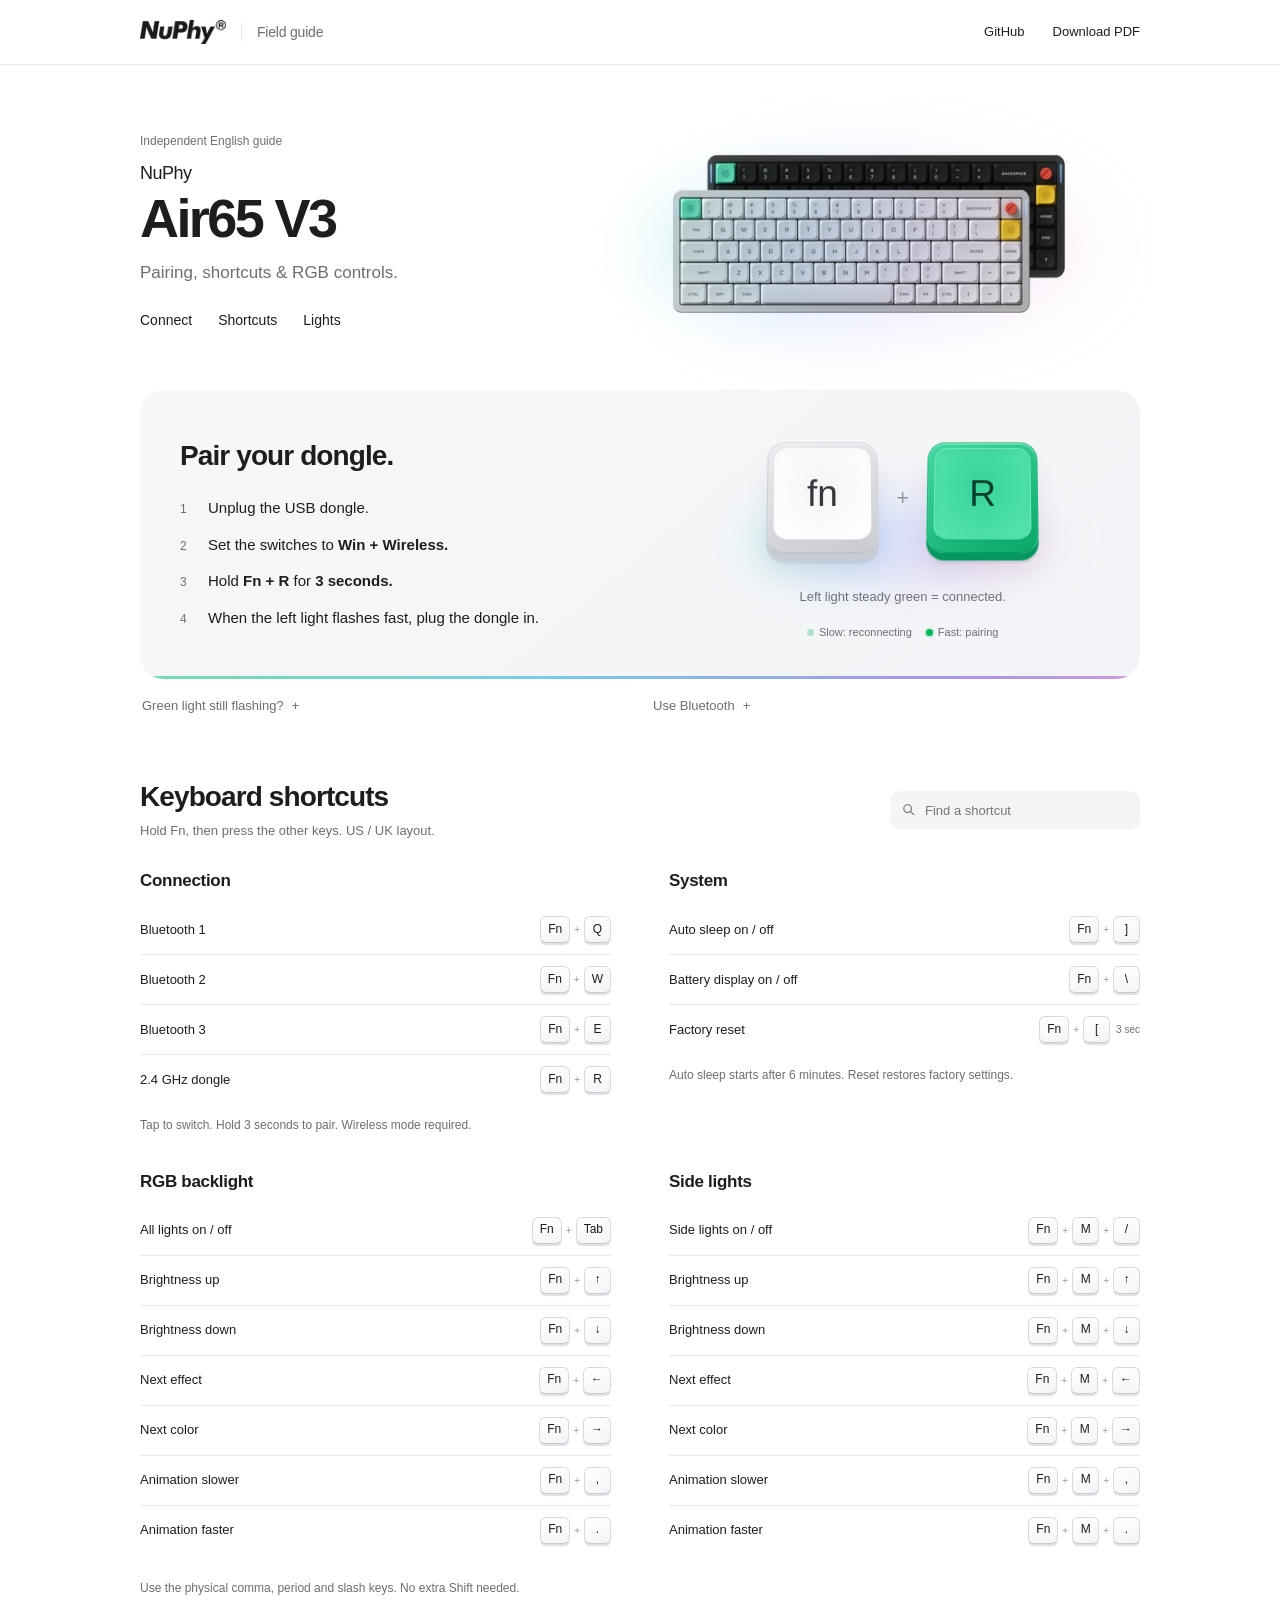
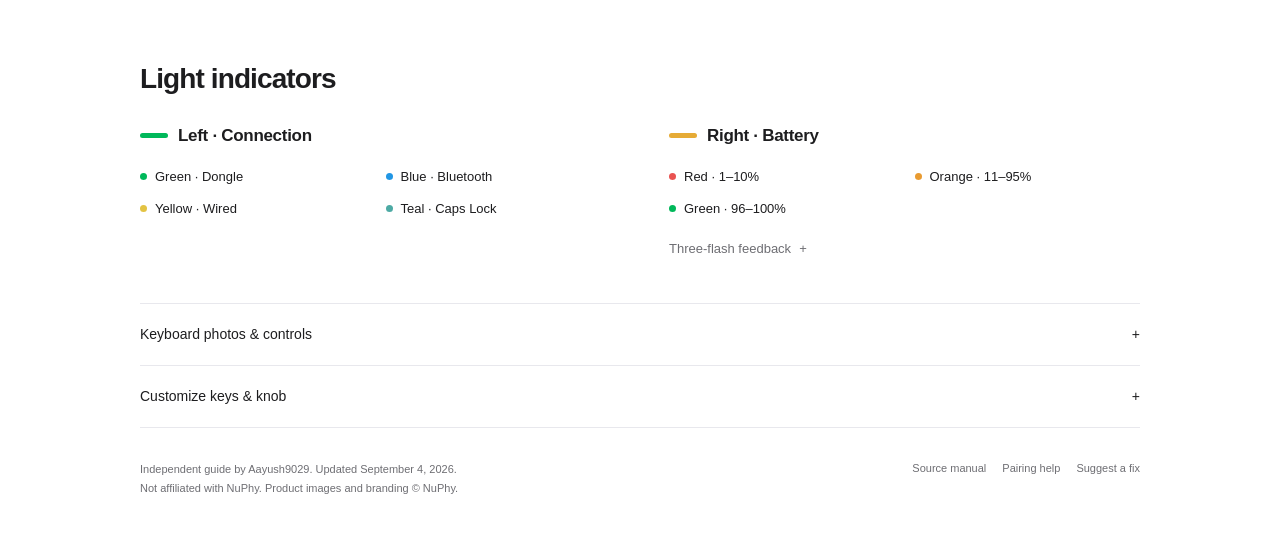
==== site/index.html @ 2c0b4454 "feat: publish static air65 field guide - add independent one page guide with shortcut reference - ad" ====
<!doctype html>
<html lang="en">
<head>
<meta charset="utf-8">
<meta name="viewport" content="width=device-width, initial-scale=1">
<meta name="description" content="Pair your NuPhy Air65 V3 on Windows, fix the flashing green light, and find 21 keyboard shortcuts for Bluetooth, RGB lighting, battery and sleep. In English.">
<meta name="author" content="Aayush9029">
<meta name="robots" content="index, follow, max-image-preview:large">
<meta name="theme-color" content="#ffffff">
<link rel="canonical" href="https://aayush9029.github.io/nuphy-air65-guide/">
<link rel="icon" type="image/svg+xml" href="assets/favicon.svg">
<link rel="sitemap" type="application/xml" href="sitemap.xml">
<meta property="og:type" content="article">
<meta property="og:locale" content="en_US">
<meta property="og:site_name" content="NuPhy Air65 V3 Field Guide">
<meta property="og:title" content="NuPhy Air65 V3 Guide: Pairing, Shortcuts &amp; RGB">
<meta property="og:description" content="Pair your NuPhy Air65 V3 on Windows, fix the flashing green light, and find 21 keyboard shortcuts for Bluetooth, RGB lighting, battery and sleep. In English.">
<meta property="og:url" content="https://aayush9029.github.io/nuphy-air65-guide/">
<meta property="og:image" content="https://aayush9029.github.io/nuphy-air65-guide/assets/nuphy-air65-v3-social.jpg">
<meta property="og:image:width" content="1200">
<meta property="og:image:height" content="557">
<meta property="og:image:alt" content="White and black NuPhy Air65 V3 keyboards with colored accent keys">
<meta name="twitter:card" content="summary_large_image">
<meta name="twitter:title" content="NuPhy Air65 V3 Guide: Pairing, Shortcuts &amp; RGB">
<meta name="twitter:description" content="Pair your NuPhy Air65 V3 on Windows, fix the flashing green light, and find 21 keyboard shortcuts for Bluetooth, RGB lighting, battery and sleep. In English.">
<meta name="twitter:image" content="https://aayush9029.github.io/nuphy-air65-guide/assets/nuphy-air65-v3-social.jpg">
<meta name="twitter:image:alt" content="White and black NuPhy Air65 V3 keyboards">

<title>NuPhy Air65 V3 Guide: Pairing, Shortcuts &amp; RGB</title>
<link rel="stylesheet" href="assets/style.css">
<script type="application/ld+json">
{
  "@context": "https://schema.org",
  "@graph": [
    {
      "@type": "WebSite",
      "@id": "https://aayush9029.github.io/nuphy-air65-guide/#website",
      "url": "https://aayush9029.github.io/nuphy-air65-guide/",
      "name": "NuPhy Air65 V3 Field Guide",
      "inLanguage": "en",
      "publisher": {
        "@id": "https://aayush9029.github.io/nuphy-air65-guide/#author"
      }
    },
    {
      "@type": "Person",
      "@id": "https://aayush9029.github.io/nuphy-air65-guide/#author",
      "name": "Aayush9029",
      "url": "https://github.com/Aayush9029"
    },
    {
      "@type": "WebPage",
      "@id": "https://aayush9029.github.io/nuphy-air65-guide/#webpage",
      "url": "https://aayush9029.github.io/nuphy-air65-guide/",
      "name": "NuPhy Air65 V3 Guide: Pairing, Shortcuts & RGB",
      "description": "Pair your NuPhy Air65 V3 on Windows, fix the flashing green light, and find 21 keyboard shortcuts for Bluetooth, RGB lighting, battery and sleep. In English.",
      "inLanguage": "en",
      "isPartOf": {
        "@id": "https://aayush9029.github.io/nuphy-air65-guide/#website"
      },
      "mainEntity": {
        "@id": "https://aayush9029.github.io/nuphy-air65-guide/#guide"
      },
      "primaryImageOfPage": {
        "@id": "https://aayush9029.github.io/nuphy-air65-guide/#keyboard-image"
      }
    },
    {
      "@type": "ImageObject",
      "@id": "https://aayush9029.github.io/nuphy-air65-guide/#keyboard-image",
      "contentUrl": "https://aayush9029.github.io/nuphy-air65-guide/assets/nuphy-air65-v3-social.jpg",
      "width": 1200,
      "height": 557,
      "creditText": "NuPhy",
      "creator": {
        "@type": "Organization",
        "name": "NuPhy",
        "url": "https://nuphy.com/"
      },
      "copyrightNotice": "Product image © NuPhy"
    },
    {
      "@type": "Article",
      "@id": "https://aayush9029.github.io/nuphy-air65-guide/#guide",
      "headline": "NuPhy Air65 V3 Guide: Pairing, Shortcuts & RGB",
      "description": "Pair your NuPhy Air65 V3 on Windows, fix the flashing green light, and find 21 keyboard shortcuts for Bluetooth, RGB lighting, battery and sleep. In English.",
      "mainEntityOfPage": {
        "@id": "https://aayush9029.github.io/nuphy-air65-guide/#webpage"
      },
      "author": {
        "@id": "https://aayush9029.github.io/nuphy-air65-guide/#author"
      },
      "publisher": {
        "@id": "https://aayush9029.github.io/nuphy-air65-guide/#author"
      },
      "inLanguage": "en",
      "datePublished": "2026-09-04",
      "dateModified": "2026-09-04",
      "image": [
        "https://aayush9029.github.io/nuphy-air65-guide/assets/nuphy-air65-v3-social.jpg"
      ],
      "about": {
        "@type": "Thing",
        "name": "NuPhy Air65 V3 wireless mechanical keyboard",
        "sameAs": "https://nuphy.com/products/nuphy-air65-v3"
      },
      "articleSection": [
        "Windows dongle pairing",
        "Bluetooth connection",
        "Keyboard shortcuts",
        "RGB lighting",
        "Battery and sleep"
      ],
      "citation": [
        "https://cdn.shopify.com/s/files/1/0268/7297/1373/files/NuPhy_Air_65_v3_260203.pdf?v=1770194323",
        "https://www.nuphy.io/en-US/commonProblem"
      ]
    }
  ]
}
</script>
</head>
<body>
<a class="skip-link" href="#shortcuts">Skip to keyboard shortcuts</a>
<div class="topbar"><div class="wrap"><a class="brand" href="./" aria-label="NuPhy Air65 V3 field guide"><img src="assets/nuphy-logo.png" alt="NuPhy" width="86" height="24"><span class="brand-divider" aria-hidden="true"></span><span class="brand-title">Field guide</span></a><div class="toplinks"><a href="https://github.com/Aayush9029/nuphy-air65-guide" aria-label="Source code on GitHub">GitHub</a><a href="air65-v3-english-guide.pdf" download>Download PDF</a></div></div></div>
<main class="wrap">
<header class="intro">
<div class="intro-copy"><p class="independent">Independent English guide</p><h1><span>NuPhy</span> Air65 V3</h1><p class="intro-description">Pairing, shortcuts &amp; RGB controls.</p><nav aria-label="Guide sections"><a href="#connect">Connect</a><a href="#shortcuts">Shortcuts</a><a href="#lights">Lights</a></nav></div>
<figure class="product-art"><img src="assets/nuphy-air65-v3-1200.webp" srcset="assets/nuphy-air65-v3-600.webp 600w, assets/nuphy-air65-v3-1200.webp 1200w" sizes="(max-width: 720px) calc(100vw - 40px), 550px" width="1200" height="557" fetchpriority="high" decoding="async" alt="NuPhy Air65 V3 in white and black, with green and yellow keycaps and a red rotary knob"><figcaption class="sr-only">Official NuPhy Air65 V3 product image.</figcaption></figure>
</header>
<section id="connect" aria-labelledby="pair-title"><div class="pair"><div><h2 id="pair-title">Pair your dongle.</h2><ol class="steps"><li>Unplug the USB dongle.</li><li>Set the switches to <strong>Win + Wireless.</strong></li><li>Hold <strong>Fn + R</strong> for <strong>3 seconds.</strong></li><li>When the left light flashes fast, plug the dongle in.</li></ol></div><div class="key-visual"><div class="hero-keys" role="img" aria-label="Fn plus R"><span class="hero-key"><span>fn</span></span><span class="hero-plus" aria-hidden="true">+</span><span class="hero-key green"><span>R</span></span></div><p>Left light steady green = connected.</p><div class="connection-states"><span class="state"><i class="dot slow" aria-hidden="true"></i>Slow: reconnecting</span><span class="state"><i class="dot fast" aria-hidden="true"></i>Fast: pairing</span></div></div></div>
<div class="pair-help"><details><summary>Green light still flashing?</summary><p>A slow green pulse means reconnecting; fast flashes mean pairing. Hold Fn + R for 3 seconds, then reinsert the dongle nearby. Try a direct USB 2.0 port or an extension cable. For wired use, select Wired and connect a USB-C data cable. Use the left light for pairing. The right light shows battery and settings.</p></details><details><summary>Use Bluetooth</summary><p>Select Wireless. Hold Fn + Q, W or E for 3 seconds, then add the NuPhy keyboard in Windows Bluetooth settings. Tap the same combination to switch back. If needed, remove the old Bluetooth entry and pair again.</p></details></div></section>
<section id="shortcuts" class="reference" aria-labelledby="shortcuts-title"><div class="section-head"><div><h2 id="shortcuts-title">Keyboard shortcuts</h2><p>Hold Fn, then press the other keys. US / UK layout.</p></div><div class="search"><label class="sr-only" for="shortcut-search">Search shortcuts</label><svg viewBox="0 0 20 20" fill="none" stroke-width="1.6" aria-hidden="true"><circle cx="8" cy="8" r="5.5"/><path d="m12 12 5 5"/></svg><input id="shortcut-search" type="search" placeholder="Find a shortcut" autocomplete="off"><button id="clear-search" aria-label="Clear search" hidden>×</button></div></div><p id="search-status" role="status" aria-live="polite" hidden></p><div class="shortcut-grid"><div class="shortcut-group" data-group="connection"><h3>Connection</h3><table><thead class="sr-only"><tr><th>Action</th><th>Shortcut</th></tr></thead><tbody><tr data-shortcut data-search="connection fn + q bluetooth device 1 bluetooth 1 connection pair pairing wireless"><th scope="row">Bluetooth 1</th><td><span class="keys"><kbd title="Fn">Fn</kbd><span class="plus">+</span><kbd title="Q">Q</kbd></span></td></tr><tr data-shortcut data-search="connection fn + w bluetooth device 2 bluetooth 2 connection pair pairing wireless"><th scope="row">Bluetooth 2</th><td><span class="keys"><kbd title="Fn">Fn</kbd><span class="plus">+</span><kbd title="W">W</kbd></span></td></tr><tr data-shortcut data-search="connection fn + e bluetooth device 3 bluetooth 3 connection pair pairing wireless"><th scope="row">Bluetooth 3</th><td><span class="keys"><kbd title="Fn">Fn</kbd><span class="plus">+</span><kbd title="E">E</kbd></span></td></tr><tr data-shortcut data-search="connection fn + r usb dongle / 2.4 ghz 2.4 ghz dongle connection pair pairing wireless"><th scope="row">2.4 GHz dongle</th><td><span class="keys"><kbd title="Fn">Fn</kbd><span class="plus">+</span><kbd title="R">R</kbd></span></td></tr></tbody></table><p class="hint">Tap to switch. Hold 3 seconds to pair. Wireless mode required.</p></div><div class="shortcut-group" data-group="system"><h3>System</h3><table><thead class="sr-only"><tr><th>Action</th><th>Shortcut</th></tr></thead><tbody><tr data-shortcut data-search="system fn + ] toggle automatic sleep on or off auto sleep on / off"><th scope="row">Auto sleep on / off</th><td><span class="keys"><kbd title="Fn">Fn</kbd><span class="plus">+</span><kbd title="]">]</kbd></span></td></tr><tr data-shortcut data-search="system fn + backslash (\) toggle the always-visible battery indicator battery display on / off"><th scope="row">Battery display on / off</th><td><span class="keys"><kbd title="Fn">Fn</kbd><span class="plus">+</span><kbd title="backslash (\)">\</kbd></span></td></tr><tr data-shortcut data-search="system hold fn + [ for 3 seconds restore factory settings factory reset"><th scope="row">Factory reset</th><td><span class="keys"><kbd title="Fn">Fn</kbd><span class="plus">+</span><kbd title="[">[</kbd></span><span class="duration">3 sec</span></td></tr></tbody></table><p class="hint">Auto sleep starts after 6 minutes. Reset restores factory settings.</p></div><div class="shortcut-group" data-group="backlight"><h3>RGB backlight</h3><table><thead class="sr-only"><tr><th>Action</th><th>Shortcut</th></tr></thead><tbody><tr data-shortcut data-search="backlight fn + tab toggle all lighting on or off all lights on / off"><th scope="row">All lights on / off</th><td><span class="keys"><kbd title="Fn">Fn</kbd><span class="plus">+</span><kbd title="Tab">Tab</kbd></span></td></tr><tr data-shortcut data-search="backlight fn + up arrow make key lighting brighter brightness up brightness brighter dimmer"><th scope="row">Brightness up</th><td><span class="keys"><kbd title="Fn">Fn</kbd><span class="plus">+</span><kbd title="Up arrow">↑</kbd></span></td></tr><tr data-shortcut data-search="backlight fn + down arrow make key lighting dimmer brightness down brightness brighter dimmer"><th scope="row">Brightness down</th><td><span class="keys"><kbd title="Fn">Fn</kbd><span class="plus">+</span><kbd title="Down arrow">↓</kbd></span></td></tr><tr data-shortcut data-search="backlight fn + left arrow cycle the lighting effect next effect"><th scope="row">Next effect</th><td><span class="keys"><kbd title="Fn">Fn</kbd><span class="plus">+</span><kbd title="Left arrow">←</kbd></span></td></tr><tr data-shortcut data-search="backlight fn + right arrow cycle the lighting color next color"><th scope="row">Next color</th><td><span class="keys"><kbd title="Fn">Fn</kbd><span class="plus">+</span><kbd title="Right arrow">→</kbd></span></td></tr><tr data-shortcut data-search="backlight fn + comma (,) slow the lighting animation animation slower"><th scope="row">Animation slower</th><td><span class="keys"><kbd title="Fn">Fn</kbd><span class="plus">+</span><kbd title="comma (,)">,</kbd></span></td></tr><tr data-shortcut data-search="backlight fn + period (.) speed up the lighting animation animation faster"><th scope="row">Animation faster</th><td><span class="keys"><kbd title="Fn">Fn</kbd><span class="plus">+</span><kbd title="period (.)">.</kbd></span></td></tr></tbody></table></div><div class="shortcut-group" data-group="side lights"><h3>Side lights</h3><table><thead class="sr-only"><tr><th>Action</th><th>Shortcut</th></tr></thead><tbody><tr data-shortcut data-search="side lights fn + m + slash (/) toggle the rgb side lights on or off side lights on / off"><th scope="row">Side lights on / off</th><td><span class="keys"><kbd title="Fn">Fn</kbd><span class="plus">+</span><kbd title="M">M</kbd><span class="plus">+</span><kbd title="slash (/)">/</kbd></span></td></tr><tr data-shortcut data-search="side lights fn + m + up arrow make side lights brighter brightness up brightness brighter dimmer"><th scope="row">Brightness up</th><td><span class="keys"><kbd title="Fn">Fn</kbd><span class="plus">+</span><kbd title="M">M</kbd><span class="plus">+</span><kbd title="Up arrow">↑</kbd></span></td></tr><tr data-shortcut data-search="side lights fn + m + down arrow make side lights dimmer brightness down brightness brighter dimmer"><th scope="row">Brightness down</th><td><span class="keys"><kbd title="Fn">Fn</kbd><span class="plus">+</span><kbd title="M">M</kbd><span class="plus">+</span><kbd title="Down arrow">↓</kbd></span></td></tr><tr data-shortcut data-search="side lights fn + m + left arrow cycle the side-light effect next effect"><th scope="row">Next effect</th><td><span class="keys"><kbd title="Fn">Fn</kbd><span class="plus">+</span><kbd title="M">M</kbd><span class="plus">+</span><kbd title="Left arrow">←</kbd></span></td></tr><tr data-shortcut data-search="side lights fn + m + right arrow cycle the side-light color next color"><th scope="row">Next color</th><td><span class="keys"><kbd title="Fn">Fn</kbd><span class="plus">+</span><kbd title="M">M</kbd><span class="plus">+</span><kbd title="Right arrow">→</kbd></span></td></tr><tr data-shortcut data-search="side lights fn + m + comma (,) slow the side-light animation animation slower"><th scope="row">Animation slower</th><td><span class="keys"><kbd title="Fn">Fn</kbd><span class="plus">+</span><kbd title="M">M</kbd><span class="plus">+</span><kbd title="comma (,)">,</kbd></span></td></tr><tr data-shortcut data-search="side lights fn + m + period (.) speed up the side-light animation animation faster"><th scope="row">Animation faster</th><td><span class="keys"><kbd title="Fn">Fn</kbd><span class="plus">+</span><kbd title="M">M</kbd><span class="plus">+</span><kbd title="period (.)">.</kbd></span></td></tr></tbody></table></div></div><p class="shortcut-note">Use the physical comma, period and slash keys. No extra Shift needed.</p></section>
<section id="lights" class="reference" aria-labelledby="lights-title"><div class="section-head"><h2 id="lights-title">Light indicators</h2></div><div class="light-grid"><div><div class="light-heading"><span class="lightbar" aria-hidden="true"></span><h3>Left · Connection</h3></div><div class="light-list"><span><i class="dot" aria-hidden="true"></i>Green · Dongle</span><span><i class="dot blue" aria-hidden="true"></i>Blue · Bluetooth</span><span><i class="dot yellow" aria-hidden="true"></i>Yellow · Wired</span><span><i class="dot teal" aria-hidden="true"></i>Teal · Caps Lock</span></div></div><div><div class="light-heading"><span class="lightbar battery" aria-hidden="true"></span><h3>Right · Battery</h3></div><div class="light-list"><span><i class="dot red" aria-hidden="true"></i>Red · 1–10%</span><span><i class="dot orange" aria-hidden="true"></i>Orange · 11–95%</span><span><i class="dot" aria-hidden="true"></i>Green · 96–100%</span></div><details><summary>Three-flash feedback</summary><div class="feedback"><span><i class="dot" aria-hidden="true"></i>Sleep on</span><span><i class="dot red" aria-hidden="true"></i>Sleep off</span><span><i class="dot blue" aria-hidden="true"></i>Windows mode</span><span><i class="dot white" aria-hidden="true"></i>Mac mode</span></div></details></div></div></section>
<div class="extras"><details><summary>Keyboard photos &amp; controls</summary><div class="hardware-gallery"><figure><img src="assets/nuphy-air65-v3-white.webp" alt="White NuPhy Air65 V3 keyboard with arrow keys, RGB side lights and rotary knob" width="640" height="640" loading="lazy" decoding="async"><figcaption>White</figcaption></figure><figure><img src="assets/nuphy-air65-v3-black.webp" alt="Black NuPhy Air65 V3 keyboard with green and yellow accent keys" width="640" height="640" loading="lazy" decoding="async"><figcaption>Black</figcaption></figure></div><p>Use the physical Win/Mac switch for your computer. The connection switch selects Off, Wired or Wireless. NuPhy IO shows the current key and knob assignments.</p></details><details><summary>Customize keys &amp; knob</summary><p>Connect by USB, select Wired, and open <a href="https://www.nuphy.io/">NuPhy IO</a> in Edge or Chrome. Authorize Air65 V3 to view or change keys, lighting, macros and knob actions.</p><p>Windows layers: 4–7. The quick guide omits F-key, media and knob mappings; check IO for your current assignments.</p></details></div>
<footer><div class="footer-meta"><p>Independent guide by <a href="https://github.com/Aayush9029">Aayush9029</a>. Updated <time datetime="2026-09-04">September 4, 2026</time>.</p><p>Not affiliated with NuPhy. Product images and branding © <a href="https://nuphy.com/products/nuphy-air65-v3">NuPhy</a>.</p></div><div class="footer-links"><a href="https://cdn.shopify.com/s/files/1/0268/7297/1373/files/NuPhy_Air_65_v3_260203.pdf?v=1770194323">Source manual</a><a href="https://www.nuphy.io/en-US/commonProblem">Pairing help</a><a href="https://github.com/Aayush9029/nuphy-air65-guide/issues">Suggest a fix</a></div></footer>
</main>
<script src="assets/guide.js" defer></script>
</body>
</html>
---- site/assets/style.css ----
:root{color-scheme:light;--white:#fff;--paper:#f5f5f7;--ink:#1d1d1f;--muted:#6e6e73;--line:#e8e8ed;--green:#00b85a;--focus:#007c43}

*{box-sizing:border-box}
html{scroll-behavior:smooth;scroll-padding-top:80px}
body{margin:0;background:var(--white);color:var(--ink);font:15px/1.5 -apple-system,BlinkMacSystemFont,"Helvetica Neue",Arial,sans-serif;-webkit-font-smoothing:antialiased}
button,input{font:inherit}
a{color:inherit;text-decoration:none}
a:hover{text-decoration:underline;text-underline-offset:4px}
button,summary{cursor:pointer}
button{color:inherit}
.wrap{width:min(100% - 64px,1000px);margin:auto}
.topbar{border-bottom:1px solid var(--line)}
.topbar .wrap{height:64px;display:flex;align-items:center;justify-content:space-between}
.brand{display:flex;align-items:center;gap:10px;font-size:19px;font-weight:750;letter-spacing:-.8px}
.brand-mark{height:16px;width:16px;background:var(--green);border-radius:5px}
.toplinks{display:flex;gap:28px;font-size:13px;color:var(--muted)}
.toplinks a{color:var(--ink)}
header{padding:56px 0 32px;display:flex;align-items:end;justify-content:space-between;gap:30px}
h1{font-size:64px;line-height:1.05;letter-spacing:-3.4px;font-weight:650;margin:0 0 10px}
header p{font-size:18px;color:var(--muted);margin:0}
nav{display:flex;gap:24px;padding-bottom:5px;font-size:14px}
h2{font-size:28px;line-height:1.2;letter-spacing:-.9px;font-weight:650;margin:0}
h3{font-size:17px;letter-spacing:-.3px;font-weight:600;margin:0 0 11px}
p{margin:0}
.pair{display:grid;grid-template-columns:1.25fr 1fr;align-items:center;background:var(--paper);border-radius:24px;padding:38px 40px;gap:32px}
.pair h2{margin-bottom:24px}
.steps{padding:0;margin:0;list-style:none;counter-reset:step}
.steps li{counter-increment:step;display:block;position:relative;padding-left:28px;margin:14px 0;font-size:15px}
.steps li:last-child{margin-bottom:0}
.steps li:before{position:absolute;left:0;top:3px;content:counter(step);color:var(--muted);font-size:12px;min-width:18px}
strong{font-weight:600}
.key-visual{text-align:center;padding-top:8px}
.hero-keys{display:flex;gap:14px;align-items:center;justify-content:center;min-height:133px}
.hero-key{font:500 42px/1 -apple-system,BlinkMacSystemFont,"Helvetica Neue",sans-serif;display:grid;place-items:center;width:106px;height:108px;background:#fff;border-radius:19px;box-shadow:0 5px 0 #dedee3,0 8px 18px #0000000a;border:1px solid #e3e3e8;padding-bottom:4px}
.hero-key.green{background:var(--green);border-color:#00b053;box-shadow:0 5px 0 #009a4a,0 8px 18px #0000000a}
.hero-plus{font-size:22px;color:#97979d;font-weight:300}
.key-visual p{margin-top:18px;font-size:13px;color:var(--muted)}
.connection-states{display:flex;justify-content:center;gap:14px;margin-top:18px;font-size:11px;color:var(--muted)}
.state{display:flex;align-items:center;gap:5px}
.dot{display:inline-block;flex-shrink:0;width:7px;height:7px;border-radius:50%;background:var(--green)}
.dot.slow{opacity:.3}
.dot.fast{box-shadow:0 0 0 2px #00b85a25}
.pair-help{padding:17px 2px 0;display:flex;gap:26px;align-items:start}
.pair-help details{flex:1}
summary{list-style:none;font-size:13px;color:var(--muted);width:fit-content}
summary::-webkit-details-marker{display:none}
summary:after{content:'+';display:inline-block;margin-left:8px;font-weight:400}
details[open]>summary:after{content:'−'}
details p{font-size:13px;color:var(--muted);line-height:1.6;max-width:65ch;margin-top:12px}
section.reference{margin-top:65px}
.section-head{display:flex;justify-content:space-between;align-items:center;gap:24px;margin-bottom:28px}
.section-head p{color:var(--muted);font-size:13px;margin-top:7px}
.search{position:relative;width:250px}
.search input{width:100%;border:0;background:var(--paper);border-radius:10px;padding:10px 36px 10px 35px;outline-offset:3px;font-size:13px}
.search svg{position:absolute;left:12px;top:12px;width:14px;height:14px;stroke:var(--muted);pointer-events:none}
.search button{position:absolute;right:8px;top:5px;border:0;border-radius:50%;background:transparent;padding:4px 7px;font-size:17px;line-height:22px;color:var(--muted)}
input[type=search]::-webkit-search-cancel-button{-webkit-appearance:none}
.shortcut-grid{display:grid;grid-template-columns:1fr 1fr;column-gap:58px;row-gap:34px}
table{width:100%;border-collapse:collapse;text-align:left;font-size:13px}
tr{border-bottom:1px solid var(--line)}
tbody tr:last-child{border-bottom:0}
th{font-weight:400}
td,th{padding:11px 0;vertical-align:middle}
td{text-align:right}
.keys{display:inline-flex;align-items:center;gap:4px;white-space:nowrap}
kbd{font:500 12px/1.1 -apple-system,BlinkMacSystemFont,"Helvetica Neue",sans-serif;display:inline-grid;place-items:center;min-width:25px;height:25px;padding:0 7px;border:1px solid #e3e3e8;border-radius:5px;box-shadow:0 1px 0 #e3e3e8;background:#fafafa}
.plus{font-size:10px;color:#98989d}
.duration{font-size:10px;color:var(--muted);margin-left:6px;white-space:nowrap}
.hint{font-size:12px;color:var(--muted);line-height:1.6;margin-top:12px}
.shortcut-note{font-size:12px;color:var(--muted);margin-top:24px}
#search-status{font-size:13px;color:var(--muted);margin-bottom:15px}
.light-grid{display:grid;grid-template-columns:1fr 1fr;gap:58px}
.light-heading{display:flex;align-items:center;gap:10px;margin-bottom:18px}
.light-heading h3{margin:0}
.lightbar{width:28px;height:5px;border-radius:3px;background:var(--green)}
.lightbar.battery{background:#e6ab36}
.light-list{display:grid;grid-template-columns:1fr 1fr;gap:13px 20px;font-size:13px}
.light-list span{display:flex;align-items:center;gap:8px}
.blue{background:#2196e4}
.yellow{background:#e3c343}
.teal{background:#4daaa4}
.red{background:#e95351}
.orange{background:#e99b31}
.white{background:white;border:1px solid #c9c9ce}
.light-grid details{margin-top:20px}
.feedback{display:grid;grid-template-columns:1fr 1fr;gap:8px;margin-top:14px;font-size:12px;color:var(--muted)}
.feedback span{display:flex;align-items:center;gap:7px}
.extras{margin:45px 0 0;border-top:1px solid var(--line)}
.extras>details{padding:20px 0;border-bottom:1px solid var(--line)}
.extras>details>summary{font-size:14px;color:var(--ink);width:100%;display:flex;justify-content:space-between}
.extras a{color:var(--focus);text-decoration:underline;text-underline-offset:3px}
.table-wrap{overflow-x:auto;margin-top:18px}
.table-wrap table{min-width:630px}
.table-wrap th{font-weight:600}
.table-wrap td,.table-wrap th{text-align:left;padding:12px 14px 12px 0}
.table-wrap td{color:var(--muted)}
footer{padding:32px 0 40px;color:var(--muted);font-size:12px;display:flex;justify-content:space-between;gap:20px}
footer div{display:flex;gap:20px}
footer a{color:var(--muted)}
:focus-visible{outline:3px solid var(--focus);outline-offset:5px}
.sr-only{position:absolute;width:1px;height:1px;padding:0;margin:-1px;overflow:hidden;clip:rect(0,0,0,0);white-space:nowrap;border:0}
[hidden]{display:none!important}

@media(max-width:720px){.wrap{width:calc(100% - 40px)}
.topbar .wrap{height:56px}
.toplinks{gap:18px}
header{padding:36px 0 25px;display:block}
h1{font-size:48px;letter-spacing:-2.4px}
header p{font-size:16px}
nav{padding:24px 0 0;gap:25px}
.pair{padding:26px 24px;grid-template-columns:1fr;gap:20px}
.pair h2{font-size:25px;margin-bottom:21px}
.steps li{font-size:14px;margin:15px 0}
.key-visual{padding:0}
.hero-keys{min-height:94px;gap:11px}
.hero-key{width:73px;height:75px;font-size:29px;border-radius:14px}
.key-visual p{margin-top:15px}
.connection-states{margin-top:12px;gap:13px}
.pair-help{gap:20px}
.section-head{align-items:flex-start;gap:18px;flex-direction:column;margin-bottom:25px}
.search{width:100%}
.search input{padding-top:12px;padding-bottom:12px;font-size:14px}
.search svg{top:15px}
.search button{top:8px}
section.reference{margin-top:45px}
h2{font-size:26px}
.shortcut-grid,.light-grid{grid-template-columns:1fr;gap:30px}
td,th{padding:12px 0}
kbd{min-width:28px;height:28px}
.shortcut-note{margin-top:20px}
.extras{margin-top:35px}
footer{font-size:11px;flex-wrap:wrap;padding-bottom:28px}
.light-list{gap:15px}
.hero-plus{font-size:19px}
}

@media(prefers-reduced-motion:reduce){html{scroll-behavior:auto}
}

@media print{.topbar,nav,.search,.pair-help,footer{display:none}
.wrap{width:100%}
header{padding:10px 0 25px}
h1{font-size:36px}
.pair{background:#f5f5f7;padding:25px}
section.reference{margin-top:28px}
.shortcut-grid{gap:24px}
.shortcut-group,tr{break-inside:avoid}
details{display:block}
h2,h3{break-after:avoid}
}


.skip-link{position:absolute;top:10px;left:20px;z-index:10;transform:translateY(-180%);background:var(--ink);color:white;padding:10px 16px;border-radius:8px}

.skip-link:focus{transform:translateY(0)}

.brand{gap:15px}

.brand img{display:block;width:86px;height:24px;object-fit:contain}

.brand-divider{width:1px;height:20px;background:var(--line)}

.brand-title{font-size:14px;letter-spacing:-.2px;font-weight:500;color:var(--muted)}

.intro{padding:43px 0 30px;align-items:center;display:grid;grid-template-columns:.9fr 1.1fr;gap:12px}

.intro-copy{position:relative;z-index:1}

.intro .independent{font-size:12px;color:var(--muted);margin:0 0 14px}

.intro h1{font-size:54px;letter-spacing:-2.6px;margin:0 0 14px;white-space:nowrap}

.intro h1 span{display:block;font-size:18px;letter-spacing:-.5px;margin-bottom:7px;font-weight:500}

.intro-description{font-size:17px!important;line-height:1.5}

.intro nav{padding-top:24px;gap:26px}

.product-art{position:relative;margin:0;isolation:isolate}

.product-art img{display:block;width:100%;height:auto;mix-blend-mode:multiply}

.product-art::before{content:"";position:absolute;inset:24% 9% 13%;z-index:-1;border-radius:50%;background:linear-gradient(110deg,#58e8be36,#67a7ff40,#c59bfa33,#ffb7bc29);filter:blur(35px)}

.pair{position:relative;isolation:isolate;background:linear-gradient(140deg,#f7f7f9,#f3f4f7);overflow:hidden}

.pair::after{content:"";position:absolute;bottom:0;left:0;right:0;height:3px;background:linear-gradient(90deg,#59db9b,#5bc6e8,#9b83ef,#ed92bb,#f6cf64,#59db9b);background-size:200% 100%;animation:rgb-flow 16s linear infinite;opacity:.85}

.hero-keys{position:relative;isolation:isolate;gap:18px;padding-bottom:10px}

.hero-keys::before{content:"";position:absolute;z-index:-1;left:10%;right:10%;top:52%;bottom:-8%;background:linear-gradient(110deg,#5febc950,#70b3ff55,#c28ff04a,#ffa6be30);filter:blur(25px);border-radius:50%}

.hero-key{position:relative;display:block;width:111px;height:112px;border-radius:18px;background:linear-gradient(160deg,#ececf0,#c9cbd0);border:1px solid #cbd0d5;border-bottom-color:#b7bbc1;box-shadow:0 7px 0 #c8cbd1,0 10px 2px #00000012,0 18px 24px #1c234212,inset 0 1px 1px #fff;transform:perspective(500px) rotateX(8deg);transition:transform .18s ease,box-shadow .18s ease}

.hero-key::before{content:"";position:absolute;inset:5px 6px 12px;border:1px solid #fff;border-bottom-color:#e5e6e9;border-radius:14px;background:radial-gradient(ellipse at 50% 40%,#f5f5f7,#fff 95%);box-shadow:inset 0 2px 6px #d1d2d821,0 2px 1px #b7bdc533}

.hero-key>span{position:absolute;inset:5px 6px 12px;display:flex;align-items:center;justify-content:center;font-size:37px;font-weight:500;line-height:1;z-index:1;color:#33363a}

.hero-key.green{background:linear-gradient(150deg,#45d9a2,#08a768);border-color:#16b679;border-bottom-color:#009b61;box-shadow:0 7px 0 #07985f,0 10px 2px #00000012,0 18px 24px #1c234212,inset 0 1px 1px #b7f4d8}

.hero-key.green::before{background:radial-gradient(ellipse at 50% 40%,#37d39a,#58e4b0);border-color:#72e9bd;border-bottom-color:#2fc68d;box-shadow:inset 0 2px 7px #00a36724,0 2px 1px #07865733}

.hero-key.green>span{color:#073d2d}

@media(hover:hover){.hero-key:hover{transform:perspective(500px) rotateX(8deg) translateY(3px)}
}

kbd{position:relative;background:linear-gradient(160deg,#fff,#f4f4f6);height:27px;min-width:27px;border-color:#d8d9df;border-bottom-color:#c7c9cf;box-shadow:0 2px 0 #e1e2e7,0 3px 1px #00000006,inset 0 1px 0 #fff;border-radius:6px}

.hardware-gallery{display:grid;grid-template-columns:1fr 1fr;gap:18px;max-width:650px;margin-top:20px}

.hardware-gallery figure{margin:0}

.hardware-gallery img{display:block;width:100%;height:auto;border-radius:14px}

.hardware-gallery figcaption{text-align:center;font-size:12px;color:var(--muted);margin-top:7px}

footer{align-items:start}

footer .footer-meta{display:block;font-size:11px;line-height:1.7}

footer .footer-links{display:flex;flex-wrap:wrap;gap:16px;font-size:11px}

@keyframes rgb-flow{to{background-position:200% 50%}
}

@media(max-width:720px){.brand{gap:10px}
.brand-title{font-size:12px}
.brand img{width:72px;height:auto}
.toplinks{gap:14px;font-size:12px}
.intro{display:flex;flex-direction:column;align-items:stretch;padding:32px 0 26px;gap:12px}
.intro h1{font-size:47px;letter-spacing:-2px}
.intro h1 span{font-size:16px}
.intro .independent{margin-bottom:12px}
.intro nav{padding-top:18px}
.product-art{width:100%;max-width:490px;align-self:center}
.pair{padding:25px 22px}
.hero-key{width:82px;height:84px;border-radius:15px}
.hero-key::before,.hero-key.green::before{inset:4px 5px 10px;border-radius:11px}
.hero-key>span{font-size:28px}
.hero-keys{padding-bottom:5px;gap:14px}
.connection-states{flex-wrap:wrap}
.footer-links a,.toplinks a{padding:6px 0}
.brand-divider{height:17px}
.hardware-gallery{gap:12px}
.section-head h2{font-size:26px}
}

@media(prefers-reduced-motion:reduce){.pair::after{animation:none}
.hero-key{transition:none}
}

@media print{.product-art{max-width:300px}
.intro{display:flex;flex-direction:row}
.pair::after{animation:none}
.hero-keys::before,.product-art::before{display:none}
}
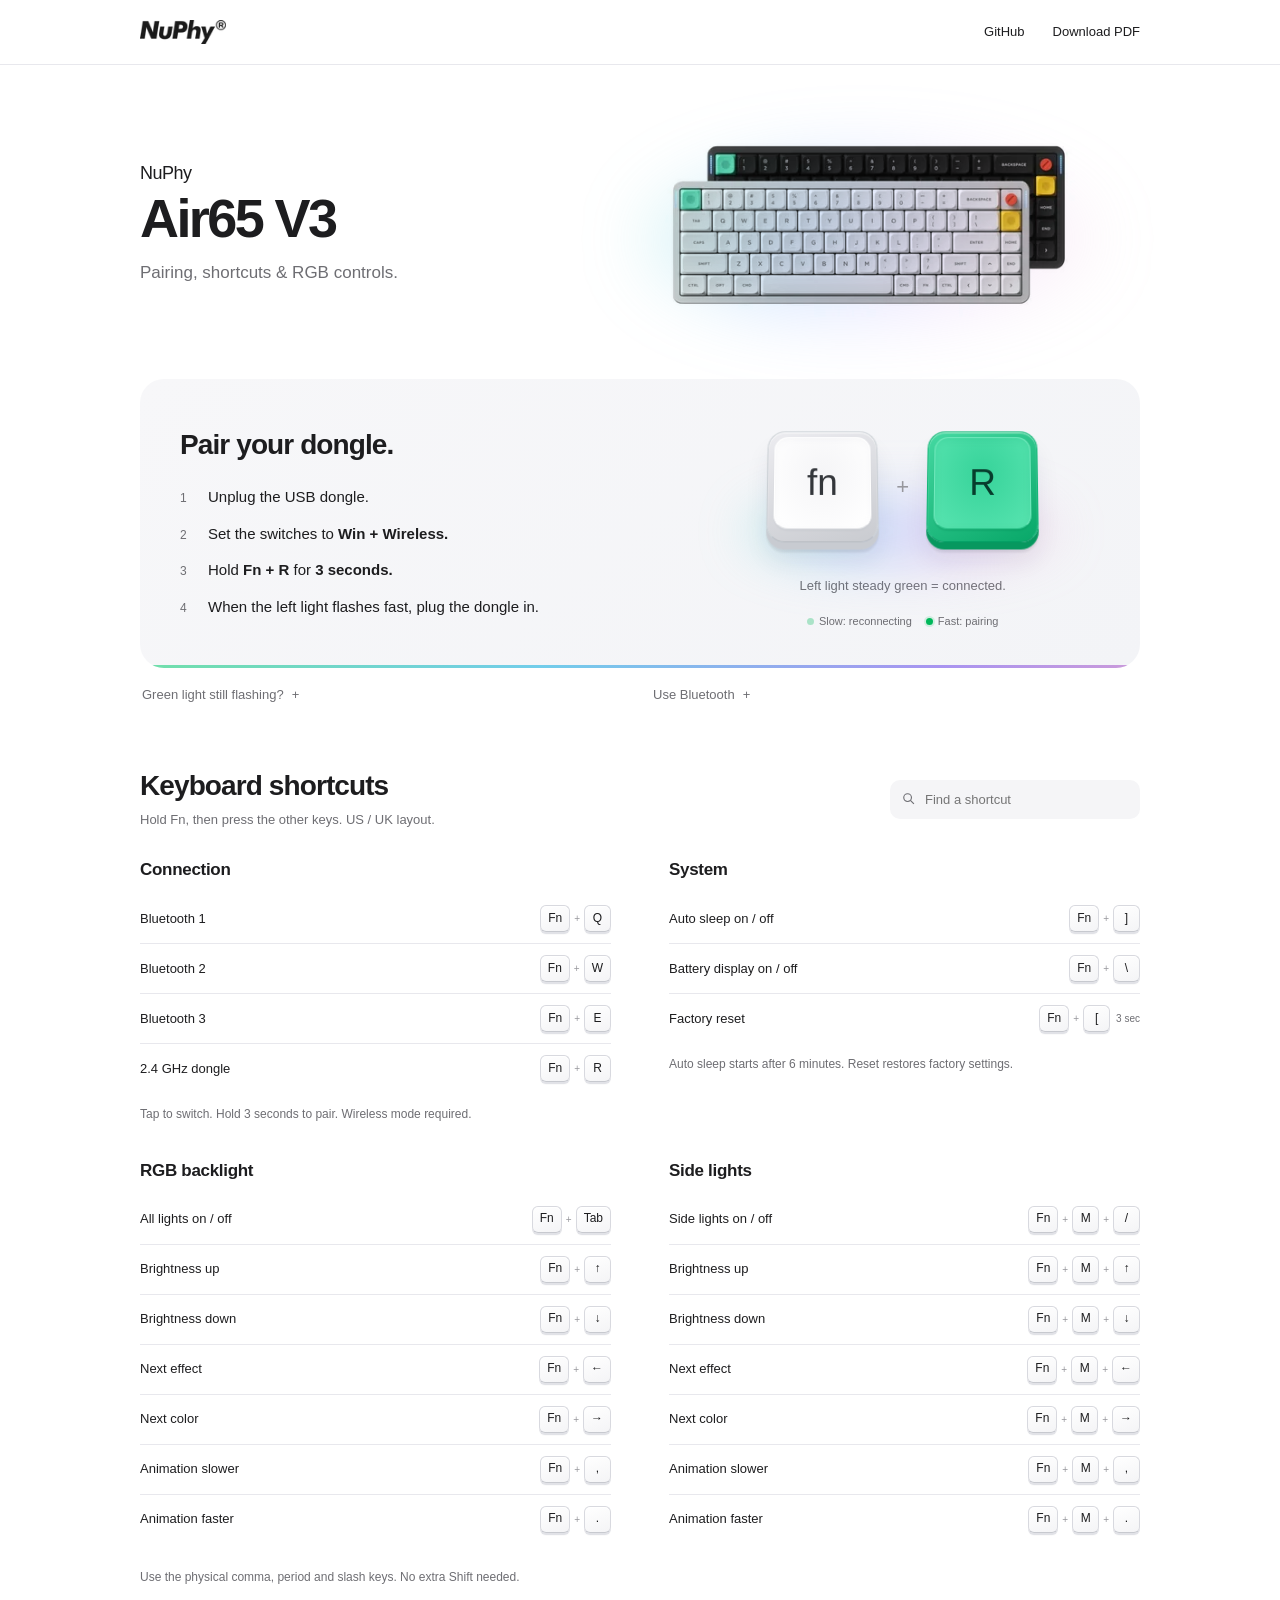
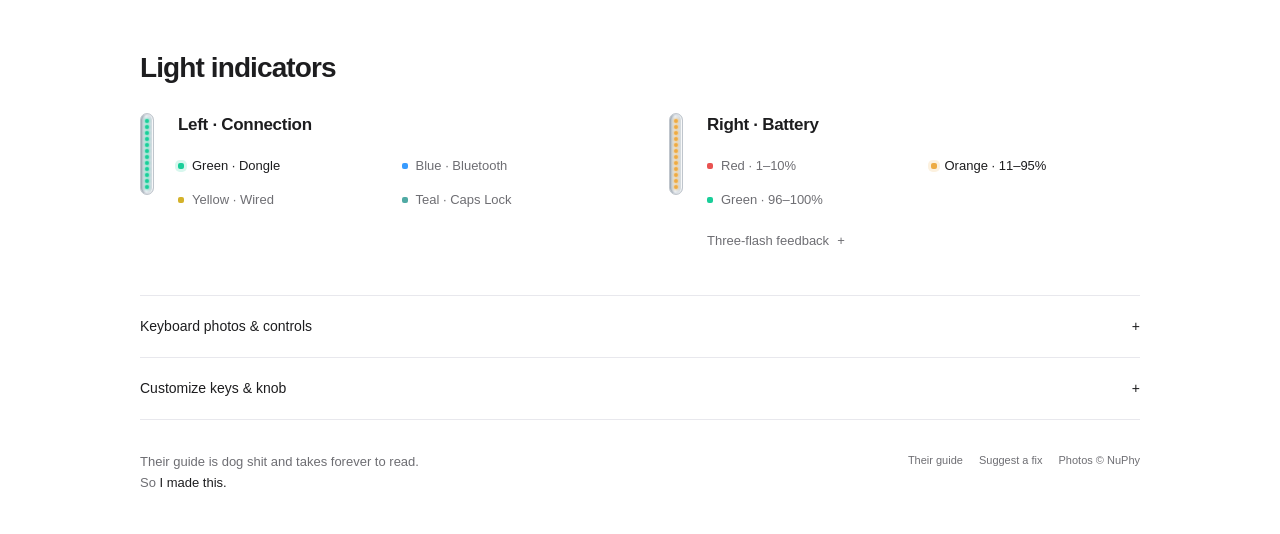
==== commit 1830b45a: "feat: add interactive lighting and remap urls" ====
--- a/site/index.html
+++ b/site/index.html
@@ -7,7 +7,7 @@
 <meta name="author" content="Aayush9029">
 <meta name="robots" content="index, follow, max-image-preview:large">
 <meta name="theme-color" content="#ffffff">
-<link rel="canonical" href="https://aayush9029.github.io/nuphy-air65-guide/">
+<link rel="canonical" href="https://aayush9029.github.io/guides/">
 <link rel="icon" type="image/svg+xml" href="assets/favicon.svg">
 <link rel="sitemap" type="application/xml" href="sitemap.xml">
 <meta property="og:type" content="article">
@@ -15,15 +15,15 @@
 <meta property="og:site_name" content="NuPhy Air65 V3 Field Guide">
 <meta property="og:title" content="NuPhy Air65 V3 Guide: Pairing, Shortcuts &amp; RGB">
 <meta property="og:description" content="Pair your NuPhy Air65 V3 on Windows, fix the flashing green light, and find 21 keyboard shortcuts for Bluetooth, RGB lighting, battery and sleep. In English.">
-<meta property="og:url" content="https://aayush9029.github.io/nuphy-air65-guide/">
-<meta property="og:image" content="https://aayush9029.github.io/nuphy-air65-guide/assets/nuphy-air65-v3-social.jpg">
+<meta property="og:url" content="https://aayush9029.github.io/guides/">
+<meta property="og:image" content="https://aayush9029.github.io/guides/assets/nuphy-air65-v3-social.jpg">
 <meta property="og:image:width" content="1200">
 <meta property="og:image:height" content="557">
 <meta property="og:image:alt" content="White and black NuPhy Air65 V3 keyboards with colored accent keys">
 <meta name="twitter:card" content="summary_large_image">
 <meta name="twitter:title" content="NuPhy Air65 V3 Guide: Pairing, Shortcuts &amp; RGB">
 <meta name="twitter:description" content="Pair your NuPhy Air65 V3 on Windows, fix the flashing green light, and find 21 keyboard shortcuts for Bluetooth, RGB lighting, battery and sleep. In English.">
-<meta name="twitter:image" content="https://aayush9029.github.io/nuphy-air65-guide/assets/nuphy-air65-v3-social.jpg">
+<meta name="twitter:image" content="https://aayush9029.github.io/guides/assets/nuphy-air65-v3-social.jpg">
 <meta name="twitter:image:alt" content="White and black NuPhy Air65 V3 keyboards">
 
 <title>NuPhy Air65 V3 Guide: Pairing, Shortcuts &amp; RGB</title>
@@ -34,41 +34,41 @@
   "@graph": [
     {
       "@type": "WebSite",
-      "@id": "https://aayush9029.github.io/nuphy-air65-guide/#website",
-      "url": "https://aayush9029.github.io/nuphy-air65-guide/",
+      "@id": "https://aayush9029.github.io/guides/#website",
+      "url": "https://aayush9029.github.io/guides/",
       "name": "NuPhy Air65 V3 Field Guide",
       "inLanguage": "en",
       "publisher": {
-        "@id": "https://aayush9029.github.io/nuphy-air65-guide/#author"
+        "@id": "https://aayush9029.github.io/guides/#author"
       }
     },
     {
       "@type": "Person",
-      "@id": "https://aayush9029.github.io/nuphy-air65-guide/#author",
+      "@id": "https://aayush9029.github.io/guides/#author",
       "name": "Aayush9029",
       "url": "https://github.com/Aayush9029"
     },
     {
       "@type": "WebPage",
-      "@id": "https://aayush9029.github.io/nuphy-air65-guide/#webpage",
-      "url": "https://aayush9029.github.io/nuphy-air65-guide/",
+      "@id": "https://aayush9029.github.io/guides/#webpage",
+      "url": "https://aayush9029.github.io/guides/",
       "name": "NuPhy Air65 V3 Guide: Pairing, Shortcuts & RGB",
       "description": "Pair your NuPhy Air65 V3 on Windows, fix the flashing green light, and find 21 keyboard shortcuts for Bluetooth, RGB lighting, battery and sleep. In English.",
       "inLanguage": "en",
       "isPartOf": {
-        "@id": "https://aayush9029.github.io/nuphy-air65-guide/#website"
+        "@id": "https://aayush9029.github.io/guides/#website"
       },
       "mainEntity": {
-        "@id": "https://aayush9029.github.io/nuphy-air65-guide/#guide"
+        "@id": "https://aayush9029.github.io/guides/#guide"
       },
       "primaryImageOfPage": {
-        "@id": "https://aayush9029.github.io/nuphy-air65-guide/#keyboard-image"
+        "@id": "https://aayush9029.github.io/guides/#keyboard-image"
       }
     },
     {
       "@type": "ImageObject",
-      "@id": "https://aayush9029.github.io/nuphy-air65-guide/#keyboard-image",
-      "contentUrl": "https://aayush9029.github.io/nuphy-air65-guide/assets/nuphy-air65-v3-social.jpg",
+      "@id": "https://aayush9029.github.io/guides/#keyboard-image",
+      "contentUrl": "https://aayush9029.github.io/guides/assets/nuphy-air65-v3-social.jpg",
       "width": 1200,
       "height": 557,
       "creditText": "NuPhy",
@@ -81,23 +81,23 @@
     },
     {
       "@type": "Article",
-      "@id": "https://aayush9029.github.io/nuphy-air65-guide/#guide",
+      "@id": "https://aayush9029.github.io/guides/#guide",
       "headline": "NuPhy Air65 V3 Guide: Pairing, Shortcuts & RGB",
       "description": "Pair your NuPhy Air65 V3 on Windows, fix the flashing green light, and find 21 keyboard shortcuts for Bluetooth, RGB lighting, battery and sleep. In English.",
       "mainEntityOfPage": {
-        "@id": "https://aayush9029.github.io/nuphy-air65-guide/#webpage"
+        "@id": "https://aayush9029.github.io/guides/#webpage"
       },
       "author": {
-        "@id": "https://aayush9029.github.io/nuphy-air65-guide/#author"
+        "@id": "https://aayush9029.github.io/guides/#author"
       },
       "publisher": {
-        "@id": "https://aayush9029.github.io/nuphy-air65-guide/#author"
+        "@id": "https://aayush9029.github.io/guides/#author"
       },
       "inLanguage": "en",
       "datePublished": "2026-09-04",
       "dateModified": "2026-09-04",
       "image": [
-        "https://aayush9029.github.io/nuphy-air65-guide/assets/nuphy-air65-v3-social.jpg"
+        "https://aayush9029.github.io/guides/assets/nuphy-air65-v3-social.jpg"
       ],
       "about": {
         "@type": "Thing",
@@ -120,20 +120,20 @@
 }
 </script>
 </head>
-<body>
+<body id="top">
 <a class="skip-link" href="#shortcuts">Skip to keyboard shortcuts</a>
-<div class="topbar"><div class="wrap"><a class="brand" href="./" aria-label="NuPhy Air65 V3 field guide"><img src="assets/nuphy-logo.png" alt="NuPhy" width="86" height="24"><span class="brand-divider" aria-hidden="true"></span><span class="brand-title">Field guide</span></a><div class="toplinks"><a href="https://github.com/Aayush9029/nuphy-air65-guide" aria-label="Source code on GitHub">GitHub</a><a href="air65-v3-english-guide.pdf" download>Download PDF</a></div></div></div>
+<div class="topbar"><div class="wrap"><a class="brand" href="#top" aria-label="Back to top" data-egg="logo"><img src="assets/nuphy-logo.png" alt="NuPhy" width="86" height="24"></a><div class="toplinks"><a href="https://github.com/Aayush9029/guides" aria-label="Source code on GitHub">GitHub</a><a href="air65-v3-english-guide.pdf" download>Download PDF</a></div></div></div>
 <main class="wrap">
 <header class="intro">
-<div class="intro-copy"><p class="independent">Independent English guide</p><h1><span>NuPhy</span> Air65 V3</h1><p class="intro-description">Pairing, shortcuts &amp; RGB controls.</p><nav aria-label="Guide sections"><a href="#connect">Connect</a><a href="#shortcuts">Shortcuts</a><a href="#lights">Lights</a></nav></div>
-<figure class="product-art"><img src="assets/nuphy-air65-v3-1200.webp" srcset="assets/nuphy-air65-v3-600.webp 600w, assets/nuphy-air65-v3-1200.webp 1200w" sizes="(max-width: 720px) calc(100vw - 40px), 550px" width="1200" height="557" fetchpriority="high" decoding="async" alt="NuPhy Air65 V3 in white and black, with green and yellow keycaps and a red rotary knob"><figcaption class="sr-only">Official NuPhy Air65 V3 product image.</figcaption></figure>
+<div class="intro-copy"><h1><span>NuPhy</span> Air65 V3</h1><p class="intro-description">Pairing, shortcuts &amp; RGB controls.</p></div>
+<figure class="product-art"><button class="keyboard-toy" type="button" data-egg="keyboard" aria-label="Play a keyboard light wave"><img src="assets/nuphy-air65-v3-1200.webp" srcset="assets/nuphy-air65-v3-600.webp 600w, assets/nuphy-air65-v3-1200.webp 1200w" sizes="(max-width: 720px) calc(100vw - 40px), 550px" width="1200" height="557" fetchpriority="high" decoding="async" alt="NuPhy Air65 V3 in white and black, with green and yellow keycaps and a red rotary knob"></button><figcaption class="sr-only">Official NuPhy Air65 V3 product image.</figcaption></figure>
 </header>
-<section id="connect" aria-labelledby="pair-title"><div class="pair"><div><h2 id="pair-title">Pair your dongle.</h2><ol class="steps"><li>Unplug the USB dongle.</li><li>Set the switches to <strong>Win + Wireless.</strong></li><li>Hold <strong>Fn + R</strong> for <strong>3 seconds.</strong></li><li>When the left light flashes fast, plug the dongle in.</li></ol></div><div class="key-visual"><div class="hero-keys" role="img" aria-label="Fn plus R"><span class="hero-key"><span>fn</span></span><span class="hero-plus" aria-hidden="true">+</span><span class="hero-key green"><span>R</span></span></div><p>Left light steady green = connected.</p><div class="connection-states"><span class="state"><i class="dot slow" aria-hidden="true"></i>Slow: reconnecting</span><span class="state"><i class="dot fast" aria-hidden="true"></i>Fast: pairing</span></div></div></div>
+<section id="connect" aria-labelledby="pair-title"><div class="pair"><div><h2 id="pair-title">Pair your dongle.</h2><ol class="steps"><li>Unplug the USB dongle.</li><li>Set the switches to <strong>Win + Wireless.</strong></li><li>Hold <strong>Fn + R</strong> for <strong>3 seconds.</strong></li><li>When the left light flashes fast, plug the dongle in.</li></ol></div><div class="key-visual"><div class="hero-keys" role="group" aria-label="Interactive Fn and R key illustration"><button class="hero-key" type="button" data-egg="fn" aria-label="Play the Fn key animation"><span>fn</span></button><span class="hero-plus" aria-hidden="true">+</span><button class="hero-key green" type="button" data-egg="r" aria-label="Play the R key animation"><span>R</span></button></div><p>Left light steady green = connected.</p><div class="connection-states"><span class="state"><i class="dot slow" aria-hidden="true"></i>Slow: reconnecting</span><span class="state"><i class="dot fast" aria-hidden="true"></i>Fast: pairing</span></div></div></div>
 <div class="pair-help"><details><summary>Green light still flashing?</summary><p>A slow green pulse means reconnecting; fast flashes mean pairing. Hold Fn + R for 3 seconds, then reinsert the dongle nearby. Try a direct USB 2.0 port or an extension cable. For wired use, select Wired and connect a USB-C data cable. Use the left light for pairing. The right light shows battery and settings.</p></details><details><summary>Use Bluetooth</summary><p>Select Wireless. Hold Fn + Q, W or E for 3 seconds, then add the NuPhy keyboard in Windows Bluetooth settings. Tap the same combination to switch back. If needed, remove the old Bluetooth entry and pair again.</p></details></div></section>
 <section id="shortcuts" class="reference" aria-labelledby="shortcuts-title"><div class="section-head"><div><h2 id="shortcuts-title">Keyboard shortcuts</h2><p>Hold Fn, then press the other keys. US / UK layout.</p></div><div class="search"><label class="sr-only" for="shortcut-search">Search shortcuts</label><svg viewBox="0 0 20 20" fill="none" stroke-width="1.6" aria-hidden="true"><circle cx="8" cy="8" r="5.5"/><path d="m12 12 5 5"/></svg><input id="shortcut-search" type="search" placeholder="Find a shortcut" autocomplete="off"><button id="clear-search" aria-label="Clear search" hidden>×</button></div></div><p id="search-status" role="status" aria-live="polite" hidden></p><div class="shortcut-grid"><div class="shortcut-group" data-group="connection"><h3>Connection</h3><table><thead class="sr-only"><tr><th>Action</th><th>Shortcut</th></tr></thead><tbody><tr data-shortcut data-search="connection fn + q bluetooth device 1 bluetooth 1 connection pair pairing wireless"><th scope="row">Bluetooth 1</th><td><span class="keys"><kbd title="Fn">Fn</kbd><span class="plus">+</span><kbd title="Q">Q</kbd></span></td></tr><tr data-shortcut data-search="connection fn + w bluetooth device 2 bluetooth 2 connection pair pairing wireless"><th scope="row">Bluetooth 2</th><td><span class="keys"><kbd title="Fn">Fn</kbd><span class="plus">+</span><kbd title="W">W</kbd></span></td></tr><tr data-shortcut data-search="connection fn + e bluetooth device 3 bluetooth 3 connection pair pairing wireless"><th scope="row">Bluetooth 3</th><td><span class="keys"><kbd title="Fn">Fn</kbd><span class="plus">+</span><kbd title="E">E</kbd></span></td></tr><tr data-shortcut data-search="connection fn + r usb dongle / 2.4 ghz 2.4 ghz dongle connection pair pairing wireless"><th scope="row">2.4 GHz dongle</th><td><span class="keys"><kbd title="Fn">Fn</kbd><span class="plus">+</span><kbd title="R">R</kbd></span></td></tr></tbody></table><p class="hint">Tap to switch. Hold 3 seconds to pair. Wireless mode required.</p></div><div class="shortcut-group" data-group="system"><h3>System</h3><table><thead class="sr-only"><tr><th>Action</th><th>Shortcut</th></tr></thead><tbody><tr data-shortcut data-search="system fn + ] toggle automatic sleep on or off auto sleep on / off"><th scope="row">Auto sleep on / off</th><td><span class="keys"><kbd title="Fn">Fn</kbd><span class="plus">+</span><kbd title="]">]</kbd></span></td></tr><tr data-shortcut data-search="system fn + backslash (\) toggle the always-visible battery indicator battery display on / off"><th scope="row">Battery display on / off</th><td><span class="keys"><kbd title="Fn">Fn</kbd><span class="plus">+</span><kbd title="backslash (\)">\</kbd></span></td></tr><tr data-shortcut data-search="system hold fn + [ for 3 seconds restore factory settings factory reset"><th scope="row">Factory reset</th><td><span class="keys"><kbd title="Fn">Fn</kbd><span class="plus">+</span><kbd title="[">[</kbd></span><span class="duration">3 sec</span></td></tr></tbody></table><p class="hint">Auto sleep starts after 6 minutes. Reset restores factory settings.</p></div><div class="shortcut-group" data-group="backlight"><h3>RGB backlight</h3><table><thead class="sr-only"><tr><th>Action</th><th>Shortcut</th></tr></thead><tbody><tr data-shortcut data-search="backlight fn + tab toggle all lighting on or off all lights on / off"><th scope="row">All lights on / off</th><td><span class="keys"><kbd title="Fn">Fn</kbd><span class="plus">+</span><kbd title="Tab">Tab</kbd></span></td></tr><tr data-shortcut data-search="backlight fn + up arrow make key lighting brighter brightness up brightness brighter dimmer"><th scope="row">Brightness up</th><td><span class="keys"><kbd title="Fn">Fn</kbd><span class="plus">+</span><kbd title="Up arrow">↑</kbd></span></td></tr><tr data-shortcut data-search="backlight fn + down arrow make key lighting dimmer brightness down brightness brighter dimmer"><th scope="row">Brightness down</th><td><span class="keys"><kbd title="Fn">Fn</kbd><span class="plus">+</span><kbd title="Down arrow">↓</kbd></span></td></tr><tr data-shortcut data-search="backlight fn + left arrow cycle the lighting effect next effect"><th scope="row">Next effect</th><td><span class="keys"><kbd title="Fn">Fn</kbd><span class="plus">+</span><kbd title="Left arrow">←</kbd></span></td></tr><tr data-shortcut data-search="backlight fn + right arrow cycle the lighting color next color"><th scope="row">Next color</th><td><span class="keys"><kbd title="Fn">Fn</kbd><span class="plus">+</span><kbd title="Right arrow">→</kbd></span></td></tr><tr data-shortcut data-search="backlight fn + comma (,) slow the lighting animation animation slower"><th scope="row">Animation slower</th><td><span class="keys"><kbd title="Fn">Fn</kbd><span class="plus">+</span><kbd title="comma (,)">,</kbd></span></td></tr><tr data-shortcut data-search="backlight fn + period (.) speed up the lighting animation animation faster"><th scope="row">Animation faster</th><td><span class="keys"><kbd title="Fn">Fn</kbd><span class="plus">+</span><kbd title="period (.)">.</kbd></span></td></tr></tbody></table></div><div class="shortcut-group" data-group="side lights"><h3>Side lights</h3><table><thead class="sr-only"><tr><th>Action</th><th>Shortcut</th></tr></thead><tbody><tr data-shortcut data-search="side lights fn + m + slash (/) toggle the rgb side lights on or off side lights on / off"><th scope="row">Side lights on / off</th><td><span class="keys"><kbd title="Fn">Fn</kbd><span class="plus">+</span><kbd title="M">M</kbd><span class="plus">+</span><kbd title="slash (/)">/</kbd></span></td></tr><tr data-shortcut data-search="side lights fn + m + up arrow make side lights brighter brightness up brightness brighter dimmer"><th scope="row">Brightness up</th><td><span class="keys"><kbd title="Fn">Fn</kbd><span class="plus">+</span><kbd title="M">M</kbd><span class="plus">+</span><kbd title="Up arrow">↑</kbd></span></td></tr><tr data-shortcut data-search="side lights fn + m + down arrow make side lights dimmer brightness down brightness brighter dimmer"><th scope="row">Brightness down</th><td><span class="keys"><kbd title="Fn">Fn</kbd><span class="plus">+</span><kbd title="M">M</kbd><span class="plus">+</span><kbd title="Down arrow">↓</kbd></span></td></tr><tr data-shortcut data-search="side lights fn + m + left arrow cycle the side-light effect next effect"><th scope="row">Next effect</th><td><span class="keys"><kbd title="Fn">Fn</kbd><span class="plus">+</span><kbd title="M">M</kbd><span class="plus">+</span><kbd title="Left arrow">←</kbd></span></td></tr><tr data-shortcut data-search="side lights fn + m + right arrow cycle the side-light color next color"><th scope="row">Next color</th><td><span class="keys"><kbd title="Fn">Fn</kbd><span class="plus">+</span><kbd title="M">M</kbd><span class="plus">+</span><kbd title="Right arrow">→</kbd></span></td></tr><tr data-shortcut data-search="side lights fn + m + comma (,) slow the side-light animation animation slower"><th scope="row">Animation slower</th><td><span class="keys"><kbd title="Fn">Fn</kbd><span class="plus">+</span><kbd title="M">M</kbd><span class="plus">+</span><kbd title="comma (,)">,</kbd></span></td></tr><tr data-shortcut data-search="side lights fn + m + period (.) speed up the side-light animation animation faster"><th scope="row">Animation faster</th><td><span class="keys"><kbd title="Fn">Fn</kbd><span class="plus">+</span><kbd title="M">M</kbd><span class="plus">+</span><kbd title="period (.)">.</kbd></span></td></tr></tbody></table></div></div><p class="shortcut-note">Use the physical comma, period and slash keys. No extra Shift needed.</p></section>
-<section id="lights" class="reference" aria-labelledby="lights-title"><div class="section-head"><h2 id="lights-title">Light indicators</h2></div><div class="light-grid"><div><div class="light-heading"><span class="lightbar" aria-hidden="true"></span><h3>Left · Connection</h3></div><div class="light-list"><span><i class="dot" aria-hidden="true"></i>Green · Dongle</span><span><i class="dot blue" aria-hidden="true"></i>Blue · Bluetooth</span><span><i class="dot yellow" aria-hidden="true"></i>Yellow · Wired</span><span><i class="dot teal" aria-hidden="true"></i>Teal · Caps Lock</span></div></div><div><div class="light-heading"><span class="lightbar battery" aria-hidden="true"></span><h3>Right · Battery</h3></div><div class="light-list"><span><i class="dot red" aria-hidden="true"></i>Red · 1–10%</span><span><i class="dot orange" aria-hidden="true"></i>Orange · 11–95%</span><span><i class="dot" aria-hidden="true"></i>Green · 96–100%</span></div><details><summary>Three-flash feedback</summary><div class="feedback"><span><i class="dot" aria-hidden="true"></i>Sleep on</span><span><i class="dot red" aria-hidden="true"></i>Sleep off</span><span><i class="dot blue" aria-hidden="true"></i>Windows mode</span><span><i class="dot white" aria-hidden="true"></i>Mac mode</span></div></details></div></div></section>
+<section id="lights" class="reference" aria-labelledby="lights-title"><div class="section-head"><h2 id="lights-title">Light indicators</h2></div><div class="light-grid"><div class="led-assembly"><button class="led-strip" type="button" data-led="connection" style="--led-color:#19ce99" aria-label="Preview next connection light color"><span class="led-pixel" aria-hidden="true"></span><span class="led-pixel" aria-hidden="true"></span><span class="led-pixel" aria-hidden="true"></span><span class="led-pixel" aria-hidden="true"></span><span class="led-pixel" aria-hidden="true"></span><span class="led-pixel" aria-hidden="true"></span><span class="led-pixel" aria-hidden="true"></span><span class="led-pixel" aria-hidden="true"></span><span class="led-pixel" aria-hidden="true"></span><span class="led-pixel" aria-hidden="true"></span><span class="led-pixel" aria-hidden="true"></span><span class="led-pixel" aria-hidden="true"></span></button><div><h3>Left · Connection</h3><div class="light-list"><button class="light-choice" type="button" data-light="connection" data-color="#19ce99" data-label="Dongle" aria-pressed="true"><i class="color-sample" style="--sample:#19ce99" aria-hidden="true"></i>Green · Dongle</button><button class="light-choice" type="button" data-light="connection" data-color="#389bff" data-label="Bluetooth" aria-pressed="false"><i class="color-sample" style="--sample:#389bff" aria-hidden="true"></i>Blue · Bluetooth</button><button class="light-choice" type="button" data-light="connection" data-color="#d4b22a" data-label="Wired" aria-pressed="false"><i class="color-sample" style="--sample:#d4b22a" aria-hidden="true"></i>Yellow · Wired</button><button class="light-choice" type="button" data-light="connection" data-color="#50aaa4" data-label="Caps Lock" aria-pressed="false"><i class="color-sample" style="--sample:#50aaa4" aria-hidden="true"></i>Teal · Caps Lock</button></div></div></div><div class="led-assembly"><button class="led-strip" type="button" data-led="battery" style="--led-color:#edab43" aria-label="Preview next battery light color"><span class="led-pixel" aria-hidden="true"></span><span class="led-pixel" aria-hidden="true"></span><span class="led-pixel" aria-hidden="true"></span><span class="led-pixel" aria-hidden="true"></span><span class="led-pixel" aria-hidden="true"></span><span class="led-pixel" aria-hidden="true"></span><span class="led-pixel" aria-hidden="true"></span><span class="led-pixel" aria-hidden="true"></span><span class="led-pixel" aria-hidden="true"></span><span class="led-pixel" aria-hidden="true"></span><span class="led-pixel" aria-hidden="true"></span><span class="led-pixel" aria-hidden="true"></span></button><div><h3>Right · Battery</h3><div class="light-list"><button class="light-choice" type="button" data-light="battery" data-color="#e95351" data-label="Low battery" aria-pressed="false"><i class="color-sample" style="--sample:#e95351" aria-hidden="true"></i>Red · 1–10%</button><button class="light-choice" type="button" data-light="battery" data-color="#edab43" data-label="Battery" aria-pressed="true"><i class="color-sample" style="--sample:#edab43" aria-hidden="true"></i>Orange · 11–95%</button><button class="light-choice" type="button" data-light="battery" data-color="#19ce99" data-label="Full battery" aria-pressed="false"><i class="color-sample" style="--sample:#19ce99" aria-hidden="true"></i>Green · 96–100%</button></div><details><summary>Three-flash feedback</summary><div class="feedback"><span><i class="dot" aria-hidden="true"></i>Sleep on</span><span><i class="dot red" aria-hidden="true"></i>Sleep off</span><span><i class="dot blue" aria-hidden="true"></i>Windows mode</span><span><i class="dot white" aria-hidden="true"></i>Mac mode</span></div></details></div></div></div></section>
 <div class="extras"><details><summary>Keyboard photos &amp; controls</summary><div class="hardware-gallery"><figure><img src="assets/nuphy-air65-v3-white.webp" alt="White NuPhy Air65 V3 keyboard with arrow keys, RGB side lights and rotary knob" width="640" height="640" loading="lazy" decoding="async"><figcaption>White</figcaption></figure><figure><img src="assets/nuphy-air65-v3-black.webp" alt="Black NuPhy Air65 V3 keyboard with green and yellow accent keys" width="640" height="640" loading="lazy" decoding="async"><figcaption>Black</figcaption></figure></div><p>Use the physical Win/Mac switch for your computer. The connection switch selects Off, Wired or Wireless. NuPhy IO shows the current key and knob assignments.</p></details><details><summary>Customize keys &amp; knob</summary><p>Connect by USB, select Wired, and open <a href="https://www.nuphy.io/">NuPhy IO</a> in Edge or Chrome. Authorize Air65 V3 to view or change keys, lighting, macros and knob actions.</p><p>Windows layers: 4–7. The quick guide omits F-key, media and knob mappings; check IO for your current assignments.</p></details></div>
-<footer><div class="footer-meta"><p>Independent guide by <a href="https://github.com/Aayush9029">Aayush9029</a>. Updated <time datetime="2026-09-04">September 4, 2026</time>.</p><p>Not affiliated with NuPhy. Product images and branding © <a href="https://nuphy.com/products/nuphy-air65-v3">NuPhy</a>.</p></div><div class="footer-links"><a href="https://cdn.shopify.com/s/files/1/0268/7297/1373/files/NuPhy_Air_65_v3_260203.pdf?v=1770194323">Source manual</a><a href="https://www.nuphy.io/en-US/commonProblem">Pairing help</a><a href="https://github.com/Aayush9029/nuphy-air65-guide/issues">Suggest a fix</a></div></footer>
+<footer><div class="footer-meta"><p class="footer-note">Their guide is dog shit and takes forever to read.<br>So <a href="https://aayush.art">I made this.</a></p></div><div class="footer-links"><a href="https://cdn.shopify.com/s/files/1/0268/7297/1373/files/NuPhy_Air_65_v3_260203.pdf?v=1770194323">Their guide</a><a href="https://github.com/Aayush9029/guides/issues">Suggest a fix</a><a href="https://nuphy.com/products/nuphy-air65-v3">Photos © NuPhy</a></div></footer><div class="egg-toast" role="status" aria-live="polite"></div>
 </main>
 <script src="assets/guide.js" defer></script>
 </body>
--- a/site/assets/style.css
+++ b/site/assets/style.css
@@ -166,15 +166,11 @@
 
 .intro-copy{position:relative;z-index:1}
 
-.intro .independent{font-size:12px;color:var(--muted);margin:0 0 14px}
-
 .intro h1{font-size:54px;letter-spacing:-2.6px;margin:0 0 14px;white-space:nowrap}
 
 .intro h1 span{display:block;font-size:18px;letter-spacing:-.5px;margin-bottom:7px;font-weight:500}
 
 .intro-description{font-size:17px!important;line-height:1.5}
-
-.intro nav{padding-top:24px;gap:26px}
 
 .product-art{position:relative;margin:0;isolation:isolate}
 
@@ -231,8 +227,6 @@
 .intro{display:flex;flex-direction:column;align-items:stretch;padding:32px 0 26px;gap:12px}
 .intro h1{font-size:47px;letter-spacing:-2px}
 .intro h1 span{font-size:16px}
-.intro .independent{margin-bottom:12px}
-.intro nav{padding-top:18px}
 .product-art{width:100%;max-width:490px;align-self:center}
 .pair{padding:25px 22px}
 .hero-key{width:82px;height:84px;border-radius:15px}
@@ -255,3 +249,28 @@
 .pair::after{animation:none}
 .hero-keys::before,.product-art::before{display:none}
 }
+
+.intro{padding:34px 0 28px}
+.keyboard-toy{display:block;width:100%;border:0;padding:0;background:transparent;cursor:pointer;-webkit-tap-highlight-color:transparent;border-radius:20px}
+.hero-key{cursor:pointer;-webkit-tap-highlight-color:transparent;padding:0;font:inherit}
+.hero-key.is-pressed{transform:perspective(500px) rotateX(8deg) translateY(6px);box-shadow:0 1px 0 #c8cbd1,0 4px 10px #00000015}
+.hero-key.green.is-pressed{box-shadow:0 1px 0 #07985f,0 4px 10px #00000015}
+.led-assembly{display:grid;grid-template-columns:18px 1fr;gap:20px;align-items:start}
+.led-assembly h3{margin:0 0 14px}
+.led-strip{width:14px;padding:5px 4px;display:flex;flex-direction:column;align-items:center;gap:2px;border:1px solid #bfc5cc;border-radius:8px;background:linear-gradient(90deg,#bbc4cc,#eef2f6 42%,#c8d0d8);box-shadow:inset 1px 0 2px #5d6b7b6b,inset -1px 0 1px #fff,0 1px 0 #fff;cursor:pointer;transition:box-shadow .25s ease;margin-top:1px}
+.led-pixel{display:block;flex-shrink:0;width:4px;height:4px;border-radius:1px;background:var(--led-color);box-shadow:0 0 3px var(--led-color),inset 0 0 1px #fff;transition:background .3s ease,box-shadow .3s ease}
+.light-list{gap:6px 14px}
+.light-choice{border:0;padding:4px 0;background:transparent;display:flex;align-items:center;gap:8px;text-align:left;font-size:13px;min-height:28px;cursor:pointer;color:var(--muted);border-radius:4px}
+.light-choice[aria-pressed=true]{color:var(--ink)}
+.color-sample{display:block;width:6px;height:6px;flex-shrink:0;border-radius:2px;background:var(--sample)}
+.light-choice[aria-pressed=true] .color-sample{box-shadow:0 0 0 3px color-mix(in srgb,var(--sample) 17%,transparent)}
+.led-assembly details{margin-top:17px}
+footer .footer-meta .footer-note{font-size:13px;line-height:1.6;color:var(--muted)}
+.footer-note a{color:var(--ink)}
+.egg-toast{position:fixed;left:50%;bottom:25px;z-index:20;transform:translate(-50%,12px);opacity:0;pointer-events:none;background:#1d1d1f;color:white;padding:10px 17px;border-radius:100px;font-size:12px;box-shadow:0 5px 20px #00000012;transition:opacity .2s ease,transform .2s ease;white-space:nowrap}
+.egg-toast.show{opacity:1;transform:translate(-50%,0)}
+.key-spark{position:fixed;width:7px;height:7px;border-radius:2px;background:var(--spark-color);pointer-events:none;z-index:18;box-shadow:0 0 9px var(--spark-color)}
+body.party .pair::after{height:5px;animation-duration:2.8s}
+body.party .hero-keys::before,body.party .product-art::before{opacity:1;filter:blur(28px) saturate(2.4)}
+@media(max-width:720px){.intro{padding:28px 0 21px}.led-assembly{gap:16px}.light-list{gap:7px 12px}.footer-note{max-width:37ch}.light-choice{min-height:34px}.led-strip{margin-top:4px}}
+@media(prefers-reduced-motion:reduce){.hero-key,.egg-toast,.led-pixel,.led-strip{transition:none}body.party .pair::after{animation:none}}
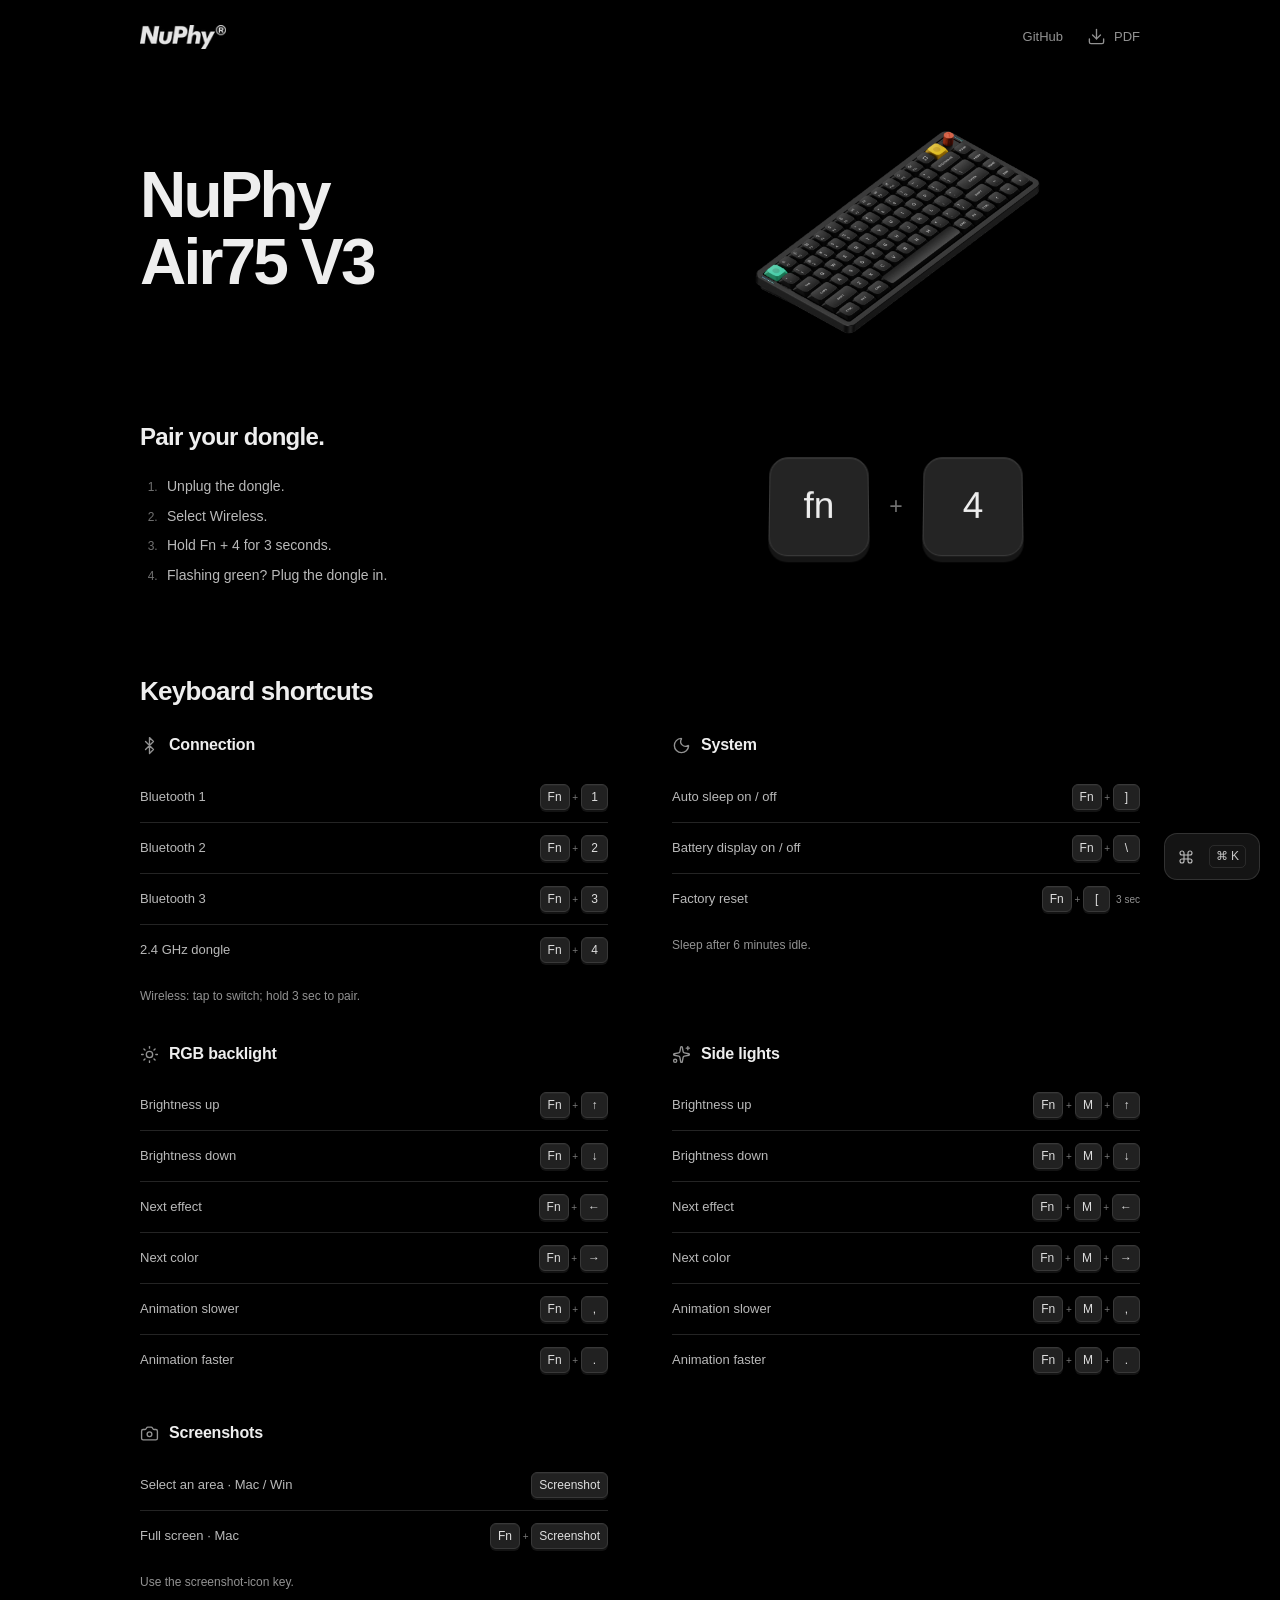
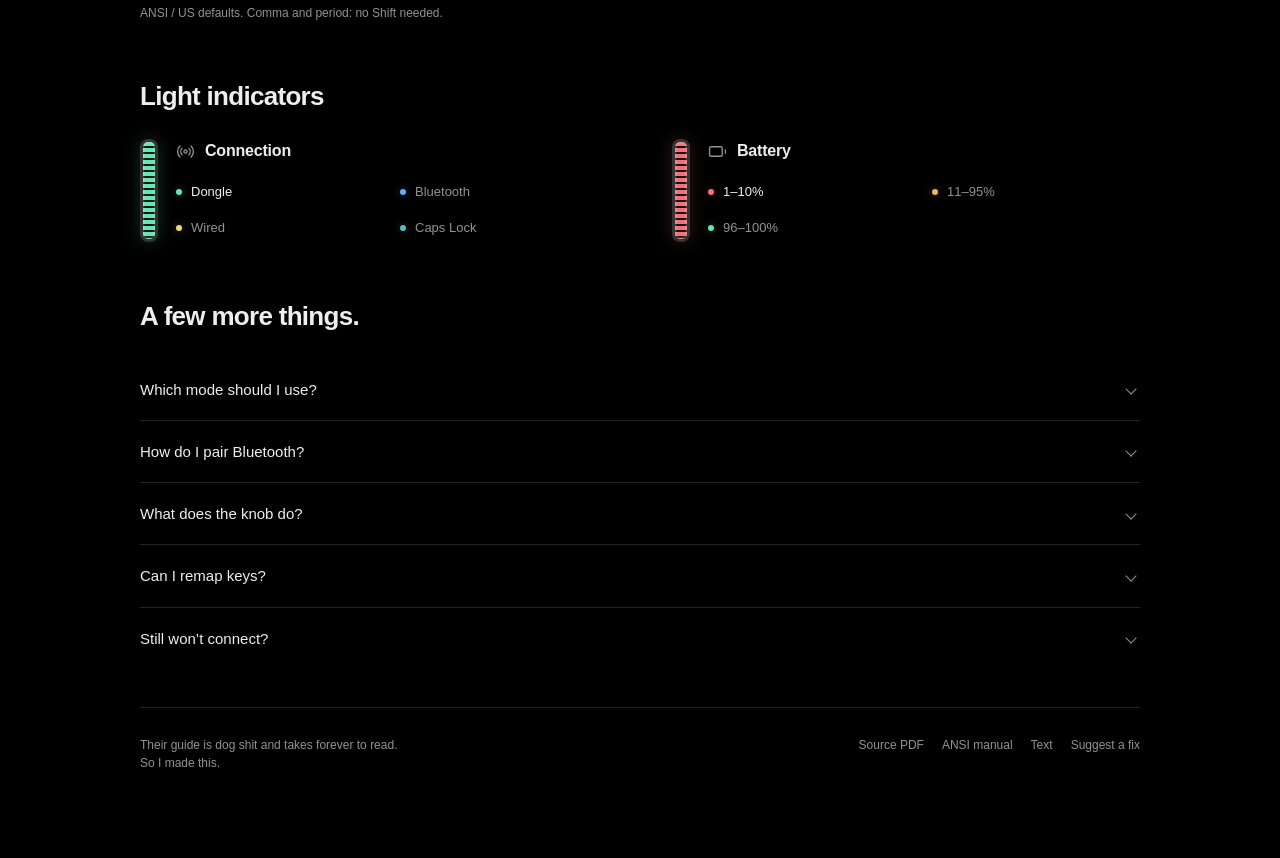
==== commit 00bd42f7: "feat: add air75 v3 guide generation - Build all guide outputs from a shared guide.json source - Swit" ====
--- a/site/index.html
+++ b/site/index.html
@@ -3,138 +3,86 @@
 <head>
 <meta charset="utf-8">
 <meta name="viewport" content="width=device-width, initial-scale=1">
-<meta name="description" content="Pair your NuPhy Air65 V3 on Windows, fix the flashing green light, and find 21 keyboard shortcuts for Bluetooth, RGB lighting, battery and sleep. In English.">
+<meta name="description" content="Set up your NuPhy Air75 V3 on Mac or Windows. Find connection modes, dongle pairing, Bluetooth, RGB, sleep and screenshot shortcuts in one English guide.">
 <meta name="author" content="Aayush9029">
 <meta name="robots" content="index, follow, max-image-preview:large">
-<meta name="theme-color" content="#ffffff">
+<meta name="theme-color" content="#000000">
+<title>NuPhy Air75 V3 Guide: Pairing, Shortcuts &amp; RGB</title>
 <link rel="canonical" href="https://aayush9029.github.io/guides/">
 <link rel="icon" type="image/svg+xml" href="assets/favicon.svg">
 <link rel="sitemap" type="application/xml" href="sitemap.xml">
+<link rel="stylesheet" href="assets/style.css">
 <meta property="og:type" content="article">
 <meta property="og:locale" content="en_US">
-<meta property="og:site_name" content="NuPhy Air65 V3 Field Guide">
-<meta property="og:title" content="NuPhy Air65 V3 Guide: Pairing, Shortcuts &amp; RGB">
-<meta property="og:description" content="Pair your NuPhy Air65 V3 on Windows, fix the flashing green light, and find 21 keyboard shortcuts for Bluetooth, RGB lighting, battery and sleep. In English.">
+<meta property="og:site_name" content="NuPhy Air75 V3 Guide">
+<meta property="og:title" content="NuPhy Air75 V3 Guide: Pairing, Shortcuts &amp; RGB">
+<meta property="og:description" content="Set up your NuPhy Air75 V3 on Mac or Windows. Find connection modes, dongle pairing, Bluetooth, RGB, sleep and screenshot shortcuts in one English guide.">
 <meta property="og:url" content="https://aayush9029.github.io/guides/">
-<meta property="og:image" content="https://aayush9029.github.io/guides/assets/nuphy-air65-v3-social.jpg">
-<meta property="og:image:width" content="1200">
-<meta property="og:image:height" content="557">
-<meta property="og:image:alt" content="White and black NuPhy Air65 V3 keyboards with colored accent keys">
+<meta property="og:image" content="https://aayush9029.github.io/guides/assets/nuphy-air75-v3.png">
+<meta property="og:image:width" content="624">
+<meta property="og:image:height" content="500">
+<meta property="og:image:alt" content="Black NuPhy Air75 V3 keyboard with a red rotary knob">
 <meta name="twitter:card" content="summary_large_image">
-<meta name="twitter:title" content="NuPhy Air65 V3 Guide: Pairing, Shortcuts &amp; RGB">
-<meta name="twitter:description" content="Pair your NuPhy Air65 V3 on Windows, fix the flashing green light, and find 21 keyboard shortcuts for Bluetooth, RGB lighting, battery and sleep. In English.">
-<meta name="twitter:image" content="https://aayush9029.github.io/guides/assets/nuphy-air65-v3-social.jpg">
-<meta name="twitter:image:alt" content="White and black NuPhy Air65 V3 keyboards">
-
-<title>NuPhy Air65 V3 Guide: Pairing, Shortcuts &amp; RGB</title>
-<link rel="stylesheet" href="assets/style.css">
-<script type="application/ld+json">
-{
-  "@context": "https://schema.org",
-  "@graph": [
-    {
-      "@type": "WebSite",
-      "@id": "https://aayush9029.github.io/guides/#website",
-      "url": "https://aayush9029.github.io/guides/",
-      "name": "NuPhy Air65 V3 Field Guide",
-      "inLanguage": "en",
-      "publisher": {
-        "@id": "https://aayush9029.github.io/guides/#author"
-      }
-    },
-    {
-      "@type": "Person",
-      "@id": "https://aayush9029.github.io/guides/#author",
-      "name": "Aayush9029",
-      "url": "https://github.com/Aayush9029"
-    },
-    {
-      "@type": "WebPage",
-      "@id": "https://aayush9029.github.io/guides/#webpage",
-      "url": "https://aayush9029.github.io/guides/",
-      "name": "NuPhy Air65 V3 Guide: Pairing, Shortcuts & RGB",
-      "description": "Pair your NuPhy Air65 V3 on Windows, fix the flashing green light, and find 21 keyboard shortcuts for Bluetooth, RGB lighting, battery and sleep. In English.",
-      "inLanguage": "en",
-      "isPartOf": {
-        "@id": "https://aayush9029.github.io/guides/#website"
-      },
-      "mainEntity": {
-        "@id": "https://aayush9029.github.io/guides/#guide"
-      },
-      "primaryImageOfPage": {
-        "@id": "https://aayush9029.github.io/guides/#keyboard-image"
-      }
-    },
-    {
-      "@type": "ImageObject",
-      "@id": "https://aayush9029.github.io/guides/#keyboard-image",
-      "contentUrl": "https://aayush9029.github.io/guides/assets/nuphy-air65-v3-social.jpg",
-      "width": 1200,
-      "height": 557,
-      "creditText": "NuPhy",
-      "creator": {
-        "@type": "Organization",
-        "name": "NuPhy",
-        "url": "https://nuphy.com/"
-      },
-      "copyrightNotice": "Product image © NuPhy"
-    },
-    {
-      "@type": "Article",
-      "@id": "https://aayush9029.github.io/guides/#guide",
-      "headline": "NuPhy Air65 V3 Guide: Pairing, Shortcuts & RGB",
-      "description": "Pair your NuPhy Air65 V3 on Windows, fix the flashing green light, and find 21 keyboard shortcuts for Bluetooth, RGB lighting, battery and sleep. In English.",
-      "mainEntityOfPage": {
-        "@id": "https://aayush9029.github.io/guides/#webpage"
-      },
-      "author": {
-        "@id": "https://aayush9029.github.io/guides/#author"
-      },
-      "publisher": {
-        "@id": "https://aayush9029.github.io/guides/#author"
-      },
-      "inLanguage": "en",
-      "datePublished": "2026-09-04",
-      "dateModified": "2026-09-04",
-      "image": [
-        "https://aayush9029.github.io/guides/assets/nuphy-air65-v3-social.jpg"
-      ],
-      "about": {
-        "@type": "Thing",
-        "name": "NuPhy Air65 V3 wireless mechanical keyboard",
-        "sameAs": "https://nuphy.com/products/nuphy-air65-v3"
-      },
-      "articleSection": [
-        "Windows dongle pairing",
-        "Bluetooth connection",
-        "Keyboard shortcuts",
-        "RGB lighting",
-        "Battery and sleep"
-      ],
-      "citation": [
-        "https://cdn.shopify.com/s/files/1/0268/7297/1373/files/NuPhy_Air_65_v3_260203.pdf?v=1770194323",
-        "https://www.nuphy.io/en-US/commonProblem"
-      ]
-    }
-  ]
-}
-</script>
+<meta name="twitter:title" content="NuPhy Air75 V3 Guide: Pairing, Shortcuts &amp; RGB">
+<meta name="twitter:description" content="Set up your NuPhy Air75 V3 on Mac or Windows. Find connection modes, dongle pairing, Bluetooth, RGB, sleep and screenshot shortcuts in one English guide.">
+<meta name="twitter:image" content="https://aayush9029.github.io/guides/assets/nuphy-air75-v3.png">
+<meta name="twitter:image:alt" content="Black NuPhy Air75 V3 keyboard">
+<script type="application/ld+json">{"@context": "https://schema.org", "@type": "Article", "headline": "NuPhy Air75 V3 Guide: Pairing, Shortcuts & RGB", "description": "Set up your NuPhy Air75 V3 on Mac or Windows. Find connection modes, dongle pairing, Bluetooth, RGB, sleep and screenshot shortcuts in one English guide.", "url": "https://aayush9029.github.io/guides/", "mainEntityOfPage": "https://aayush9029.github.io/guides/", "author": {"@type": "Person", "name": "Aayush9029", "url": "https://github.com/Aayush9029"}, "inLanguage": "en", "datePublished": "2026-09-04", "dateModified": "2026-09-07", "image": {"@type": "ImageObject", "contentUrl": "https://aayush9029.github.io/guides/assets/nuphy-air75-v3.png", "width": 624, "height": 500, "creditText": "NuPhy"}, "citation": ["https://cdn.shopify.com/s/files/1/0268/7297/1373/files/Air75_V3_Quick_Guide_FAQ.pdf?v=1753438891", "https://www.nuphy.io/en-US/keyboardDescription"]}</script>
 </head>
 <body id="top">
-<a class="skip-link" href="#shortcuts">Skip to keyboard shortcuts</a>
-<div class="topbar"><div class="wrap"><a class="brand" href="#top" aria-label="Back to top" data-egg="logo"><img src="assets/nuphy-logo.png" alt="NuPhy" width="86" height="24"></a><div class="toplinks"><a href="https://github.com/Aayush9029/guides" aria-label="Source code on GitHub">GitHub</a><a href="air65-v3-english-guide.pdf" download>Download PDF</a></div></div></div>
-<main class="wrap">
-<header class="intro">
-<div class="intro-copy"><h1><span>NuPhy</span> Air65 V3</h1><p class="intro-description">Pairing, shortcuts &amp; RGB controls.</p></div>
-<figure class="product-art"><button class="keyboard-toy" type="button" data-egg="keyboard" aria-label="Play a keyboard light wave"><img src="assets/nuphy-air65-v3-1200.webp" srcset="assets/nuphy-air65-v3-600.webp 600w, assets/nuphy-air65-v3-1200.webp 1200w" sizes="(max-width: 720px) calc(100vw - 40px), 550px" width="1200" height="557" fetchpriority="high" decoding="async" alt="NuPhy Air65 V3 in white and black, with green and yellow keycaps and a red rotary knob"></button><figcaption class="sr-only">Official NuPhy Air65 V3 product image.</figcaption></figure>
-</header>
-<section id="connect" aria-labelledby="pair-title"><div class="pair"><div><h2 id="pair-title">Pair your dongle.</h2><ol class="steps"><li>Unplug the USB dongle.</li><li>Set the switches to <strong>Win + Wireless.</strong></li><li>Hold <strong>Fn + R</strong> for <strong>3 seconds.</strong></li><li>When the left light flashes fast, plug the dongle in.</li></ol></div><div class="key-visual"><div class="hero-keys" role="group" aria-label="Interactive Fn and R key illustration"><button class="hero-key" type="button" data-egg="fn" aria-label="Play the Fn key animation"><span>fn</span></button><span class="hero-plus" aria-hidden="true">+</span><button class="hero-key green" type="button" data-egg="r" aria-label="Play the R key animation"><span>R</span></button></div><p>Left light steady green = connected.</p><div class="connection-states"><span class="state"><i class="dot slow" aria-hidden="true"></i>Slow: reconnecting</span><span class="state"><i class="dot fast" aria-hidden="true"></i>Fast: pairing</span></div></div></div>
-<div class="pair-help"><details><summary>Green light still flashing?</summary><p>A slow green pulse means reconnecting; fast flashes mean pairing. Hold Fn + R for 3 seconds, then reinsert the dongle nearby. Try a direct USB 2.0 port or an extension cable. For wired use, select Wired and connect a USB-C data cable. Use the left light for pairing. The right light shows battery and settings.</p></details><details><summary>Use Bluetooth</summary><p>Select Wireless. Hold Fn + Q, W or E for 3 seconds, then add the NuPhy keyboard in Windows Bluetooth settings. Tap the same combination to switch back. If needed, remove the old Bluetooth entry and pair again.</p></details></div></section>
-<section id="shortcuts" class="reference" aria-labelledby="shortcuts-title"><div class="section-head"><div><h2 id="shortcuts-title">Keyboard shortcuts</h2><p>Hold Fn, then press the other keys. US / UK layout.</p></div><div class="search"><label class="sr-only" for="shortcut-search">Search shortcuts</label><svg viewBox="0 0 20 20" fill="none" stroke-width="1.6" aria-hidden="true"><circle cx="8" cy="8" r="5.5"/><path d="m12 12 5 5"/></svg><input id="shortcut-search" type="search" placeholder="Find a shortcut" autocomplete="off"><button id="clear-search" aria-label="Clear search" hidden>×</button></div></div><p id="search-status" role="status" aria-live="polite" hidden></p><div class="shortcut-grid"><div class="shortcut-group" data-group="connection"><h3>Connection</h3><table><thead class="sr-only"><tr><th>Action</th><th>Shortcut</th></tr></thead><tbody><tr data-shortcut data-search="connection fn + q bluetooth device 1 bluetooth 1 connection pair pairing wireless"><th scope="row">Bluetooth 1</th><td><span class="keys"><kbd title="Fn">Fn</kbd><span class="plus">+</span><kbd title="Q">Q</kbd></span></td></tr><tr data-shortcut data-search="connection fn + w bluetooth device 2 bluetooth 2 connection pair pairing wireless"><th scope="row">Bluetooth 2</th><td><span class="keys"><kbd title="Fn">Fn</kbd><span class="plus">+</span><kbd title="W">W</kbd></span></td></tr><tr data-shortcut data-search="connection fn + e bluetooth device 3 bluetooth 3 connection pair pairing wireless"><th scope="row">Bluetooth 3</th><td><span class="keys"><kbd title="Fn">Fn</kbd><span class="plus">+</span><kbd title="E">E</kbd></span></td></tr><tr data-shortcut data-search="connection fn + r usb dongle / 2.4 ghz 2.4 ghz dongle connection pair pairing wireless"><th scope="row">2.4 GHz dongle</th><td><span class="keys"><kbd title="Fn">Fn</kbd><span class="plus">+</span><kbd title="R">R</kbd></span></td></tr></tbody></table><p class="hint">Tap to switch. Hold 3 seconds to pair. Wireless mode required.</p></div><div class="shortcut-group" data-group="system"><h3>System</h3><table><thead class="sr-only"><tr><th>Action</th><th>Shortcut</th></tr></thead><tbody><tr data-shortcut data-search="system fn + ] toggle automatic sleep on or off auto sleep on / off"><th scope="row">Auto sleep on / off</th><td><span class="keys"><kbd title="Fn">Fn</kbd><span class="plus">+</span><kbd title="]">]</kbd></span></td></tr><tr data-shortcut data-search="system fn + backslash (\) toggle the always-visible battery indicator battery display on / off"><th scope="row">Battery display on / off</th><td><span class="keys"><kbd title="Fn">Fn</kbd><span class="plus">+</span><kbd title="backslash (\)">\</kbd></span></td></tr><tr data-shortcut data-search="system hold fn + [ for 3 seconds restore factory settings factory reset"><th scope="row">Factory reset</th><td><span class="keys"><kbd title="Fn">Fn</kbd><span class="plus">+</span><kbd title="[">[</kbd></span><span class="duration">3 sec</span></td></tr></tbody></table><p class="hint">Auto sleep starts after 6 minutes. Reset restores factory settings.</p></div><div class="shortcut-group" data-group="backlight"><h3>RGB backlight</h3><table><thead class="sr-only"><tr><th>Action</th><th>Shortcut</th></tr></thead><tbody><tr data-shortcut data-search="backlight fn + tab toggle all lighting on or off all lights on / off"><th scope="row">All lights on / off</th><td><span class="keys"><kbd title="Fn">Fn</kbd><span class="plus">+</span><kbd title="Tab">Tab</kbd></span></td></tr><tr data-shortcut data-search="backlight fn + up arrow make key lighting brighter brightness up brightness brighter dimmer"><th scope="row">Brightness up</th><td><span class="keys"><kbd title="Fn">Fn</kbd><span class="plus">+</span><kbd title="Up arrow">↑</kbd></span></td></tr><tr data-shortcut data-search="backlight fn + down arrow make key lighting dimmer brightness down brightness brighter dimmer"><th scope="row">Brightness down</th><td><span class="keys"><kbd title="Fn">Fn</kbd><span class="plus">+</span><kbd title="Down arrow">↓</kbd></span></td></tr><tr data-shortcut data-search="backlight fn + left arrow cycle the lighting effect next effect"><th scope="row">Next effect</th><td><span class="keys"><kbd title="Fn">Fn</kbd><span class="plus">+</span><kbd title="Left arrow">←</kbd></span></td></tr><tr data-shortcut data-search="backlight fn + right arrow cycle the lighting color next color"><th scope="row">Next color</th><td><span class="keys"><kbd title="Fn">Fn</kbd><span class="plus">+</span><kbd title="Right arrow">→</kbd></span></td></tr><tr data-shortcut data-search="backlight fn + comma (,) slow the lighting animation animation slower"><th scope="row">Animation slower</th><td><span class="keys"><kbd title="Fn">Fn</kbd><span class="plus">+</span><kbd title="comma (,)">,</kbd></span></td></tr><tr data-shortcut data-search="backlight fn + period (.) speed up the lighting animation animation faster"><th scope="row">Animation faster</th><td><span class="keys"><kbd title="Fn">Fn</kbd><span class="plus">+</span><kbd title="period (.)">.</kbd></span></td></tr></tbody></table></div><div class="shortcut-group" data-group="side lights"><h3>Side lights</h3><table><thead class="sr-only"><tr><th>Action</th><th>Shortcut</th></tr></thead><tbody><tr data-shortcut data-search="side lights fn + m + slash (/) toggle the rgb side lights on or off side lights on / off"><th scope="row">Side lights on / off</th><td><span class="keys"><kbd title="Fn">Fn</kbd><span class="plus">+</span><kbd title="M">M</kbd><span class="plus">+</span><kbd title="slash (/)">/</kbd></span></td></tr><tr data-shortcut data-search="side lights fn + m + up arrow make side lights brighter brightness up brightness brighter dimmer"><th scope="row">Brightness up</th><td><span class="keys"><kbd title="Fn">Fn</kbd><span class="plus">+</span><kbd title="M">M</kbd><span class="plus">+</span><kbd title="Up arrow">↑</kbd></span></td></tr><tr data-shortcut data-search="side lights fn + m + down arrow make side lights dimmer brightness down brightness brighter dimmer"><th scope="row">Brightness down</th><td><span class="keys"><kbd title="Fn">Fn</kbd><span class="plus">+</span><kbd title="M">M</kbd><span class="plus">+</span><kbd title="Down arrow">↓</kbd></span></td></tr><tr data-shortcut data-search="side lights fn + m + left arrow cycle the side-light effect next effect"><th scope="row">Next effect</th><td><span class="keys"><kbd title="Fn">Fn</kbd><span class="plus">+</span><kbd title="M">M</kbd><span class="plus">+</span><kbd title="Left arrow">←</kbd></span></td></tr><tr data-shortcut data-search="side lights fn + m + right arrow cycle the side-light color next color"><th scope="row">Next color</th><td><span class="keys"><kbd title="Fn">Fn</kbd><span class="plus">+</span><kbd title="M">M</kbd><span class="plus">+</span><kbd title="Right arrow">→</kbd></span></td></tr><tr data-shortcut data-search="side lights fn + m + comma (,) slow the side-light animation animation slower"><th scope="row">Animation slower</th><td><span class="keys"><kbd title="Fn">Fn</kbd><span class="plus">+</span><kbd title="M">M</kbd><span class="plus">+</span><kbd title="comma (,)">,</kbd></span></td></tr><tr data-shortcut data-search="side lights fn + m + period (.) speed up the side-light animation animation faster"><th scope="row">Animation faster</th><td><span class="keys"><kbd title="Fn">Fn</kbd><span class="plus">+</span><kbd title="M">M</kbd><span class="plus">+</span><kbd title="period (.)">.</kbd></span></td></tr></tbody></table></div></div><p class="shortcut-note">Use the physical comma, period and slash keys. No extra Shift needed.</p></section>
-<section id="lights" class="reference" aria-labelledby="lights-title"><div class="section-head"><h2 id="lights-title">Light indicators</h2></div><div class="light-grid"><div class="led-assembly"><button class="led-strip" type="button" data-led="connection" style="--led-color:#19ce99" aria-label="Preview next connection light color"><span class="led-pixel" aria-hidden="true"></span><span class="led-pixel" aria-hidden="true"></span><span class="led-pixel" aria-hidden="true"></span><span class="led-pixel" aria-hidden="true"></span><span class="led-pixel" aria-hidden="true"></span><span class="led-pixel" aria-hidden="true"></span><span class="led-pixel" aria-hidden="true"></span><span class="led-pixel" aria-hidden="true"></span><span class="led-pixel" aria-hidden="true"></span><span class="led-pixel" aria-hidden="true"></span><span class="led-pixel" aria-hidden="true"></span><span class="led-pixel" aria-hidden="true"></span></button><div><h3>Left · Connection</h3><div class="light-list"><button class="light-choice" type="button" data-light="connection" data-color="#19ce99" data-label="Dongle" aria-pressed="true"><i class="color-sample" style="--sample:#19ce99" aria-hidden="true"></i>Green · Dongle</button><button class="light-choice" type="button" data-light="connection" data-color="#389bff" data-label="Bluetooth" aria-pressed="false"><i class="color-sample" style="--sample:#389bff" aria-hidden="true"></i>Blue · Bluetooth</button><button class="light-choice" type="button" data-light="connection" data-color="#d4b22a" data-label="Wired" aria-pressed="false"><i class="color-sample" style="--sample:#d4b22a" aria-hidden="true"></i>Yellow · Wired</button><button class="light-choice" type="button" data-light="connection" data-color="#50aaa4" data-label="Caps Lock" aria-pressed="false"><i class="color-sample" style="--sample:#50aaa4" aria-hidden="true"></i>Teal · Caps Lock</button></div></div></div><div class="led-assembly"><button class="led-strip" type="button" data-led="battery" style="--led-color:#edab43" aria-label="Preview next battery light color"><span class="led-pixel" aria-hidden="true"></span><span class="led-pixel" aria-hidden="true"></span><span class="led-pixel" aria-hidden="true"></span><span class="led-pixel" aria-hidden="true"></span><span class="led-pixel" aria-hidden="true"></span><span class="led-pixel" aria-hidden="true"></span><span class="led-pixel" aria-hidden="true"></span><span class="led-pixel" aria-hidden="true"></span><span class="led-pixel" aria-hidden="true"></span><span class="led-pixel" aria-hidden="true"></span><span class="led-pixel" aria-hidden="true"></span><span class="led-pixel" aria-hidden="true"></span></button><div><h3>Right · Battery</h3><div class="light-list"><button class="light-choice" type="button" data-light="battery" data-color="#e95351" data-label="Low battery" aria-pressed="false"><i class="color-sample" style="--sample:#e95351" aria-hidden="true"></i>Red · 1–10%</button><button class="light-choice" type="button" data-light="battery" data-color="#edab43" data-label="Battery" aria-pressed="true"><i class="color-sample" style="--sample:#edab43" aria-hidden="true"></i>Orange · 11–95%</button><button class="light-choice" type="button" data-light="battery" data-color="#19ce99" data-label="Full battery" aria-pressed="false"><i class="color-sample" style="--sample:#19ce99" aria-hidden="true"></i>Green · 96–100%</button></div><details><summary>Three-flash feedback</summary><div class="feedback"><span><i class="dot" aria-hidden="true"></i>Sleep on</span><span><i class="dot red" aria-hidden="true"></i>Sleep off</span><span><i class="dot blue" aria-hidden="true"></i>Windows mode</span><span><i class="dot white" aria-hidden="true"></i>Mac mode</span></div></details></div></div></div></section>
-<div class="extras"><details><summary>Keyboard photos &amp; controls</summary><div class="hardware-gallery"><figure><img src="assets/nuphy-air65-v3-white.webp" alt="White NuPhy Air65 V3 keyboard with arrow keys, RGB side lights and rotary knob" width="640" height="640" loading="lazy" decoding="async"><figcaption>White</figcaption></figure><figure><img src="assets/nuphy-air65-v3-black.webp" alt="Black NuPhy Air65 V3 keyboard with green and yellow accent keys" width="640" height="640" loading="lazy" decoding="async"><figcaption>Black</figcaption></figure></div><p>Use the physical Win/Mac switch for your computer. The connection switch selects Off, Wired or Wireless. NuPhy IO shows the current key and knob assignments.</p></details><details><summary>Customize keys &amp; knob</summary><p>Connect by USB, select Wired, and open <a href="https://www.nuphy.io/">NuPhy IO</a> in Edge or Chrome. Authorize Air65 V3 to view or change keys, lighting, macros and knob actions.</p><p>Windows layers: 4–7. The quick guide omits F-key, media and knob mappings; check IO for your current assignments.</p></details></div>
-<footer><div class="footer-meta"><p class="footer-note">Their guide is dog shit and takes forever to read.<br>So <a href="https://aayush.art">I made this.</a></p></div><div class="footer-links"><a href="https://cdn.shopify.com/s/files/1/0268/7297/1373/files/NuPhy_Air_65_v3_260203.pdf?v=1770194323">Their guide</a><a href="https://github.com/Aayush9029/guides/issues">Suggest a fix</a><a href="https://nuphy.com/products/nuphy-air65-v3">Photos © NuPhy</a></div></footer><div class="egg-toast" role="status" aria-live="polite"></div>
+<a class="skip-link" href="#shortcuts">Skip to shortcuts</a>
+<header class="site-header"><a href="#top" aria-label="NuPhy guide home"><img src="assets/nuphy-logo.png" width="86" height="24" alt="NuPhy"></a><nav aria-label="Resources"><a href="https://github.com/Aayush9029/guides">GitHub</a><a href="air75-v3-english-guide.pdf" download><svg class="icon" aria-hidden="true"><use href="assets/icons.svg#download"/></svg> PDF</a></nav></header>
+<main>
+<header class="intro"><h1>NuPhy Air75 V3</h1><button class="keyboard-toy" type="button" aria-label="Play a keyboard light wave"><img src="assets/nuphy-air75-v3.png" width="624" height="500" alt="Black NuPhy Air75 V3 keyboard with a red rotary knob" fetchpriority="high"></button></header>
+<section id="connect" class="pair" data-jump="Pair the dongle" data-icon="radio" data-search="pair pairing dongle receiver 2.4ghz wireless fn 4">
+<div><h2>Pair your dongle.</h2><ol><li>Unplug the dongle.</li><li>Select Wireless.</li><li>Hold Fn + 4 for 3 seconds.</li><li>Flashing green? Plug the dongle in.</li></ol></div><div class="hero-keys" aria-label="Fn plus 4"><button type="button" class="hero-key" data-key="Fn" aria-label="Animate Fn key">fn</button><span>+</span><button type="button" class="hero-key" data-key="4" aria-label="Animate 4 key">4</button></div>
+</section>
+<section id="shortcuts" class="reference" aria-labelledby="shortcuts-title"><h2 id="shortcuts-title">Keyboard shortcuts</h2><div class="shortcut-grid"><section id="connection" data-jump="Connection" data-icon="bluetooth" data-search="bluetooth bt wireless pair pairing dongle receiver 2.4ghz devices"><h3><svg class="icon" aria-hidden="true"><use href="assets/icons.svg#bluetooth"/></svg>Connection</h3>
+<table><thead class="sr-only"><tr><th>Action</th><th>Shortcut</th></tr></thead><tbody>
+<tr id="connection-0" data-shortcut data-search="pair pairing saved device" tabindex="-1"><th scope="row">Bluetooth 1</th><td><span class="keys"><kbd>Fn</kbd> + <kbd>1</kbd></span></td></tr>
+<tr id="connection-1" data-shortcut data-search="pair pairing saved device" tabindex="-1"><th scope="row">Bluetooth 2</th><td><span class="keys"><kbd>Fn</kbd> + <kbd>2</kbd></span></td></tr>
+<tr id="connection-2" data-shortcut data-search="pair pairing saved device" tabindex="-1"><th scope="row">Bluetooth 3</th><td><span class="keys"><kbd>Fn</kbd> + <kbd>3</kbd></span></td></tr>
+<tr id="connection-3" data-shortcut data-search="pair pairing receiver usb wireless" tabindex="-1"><th scope="row">2.4 GHz dongle</th><td><span class="keys"><kbd>Fn</kbd> + <kbd>4</kbd></span></td></tr>
+</tbody></table><p class="hint">Wireless: tap to switch; hold 3 sec to pair.</p></section>
+<section id="system" data-jump="System" data-icon="moon" data-search="sleep battery reset restore factory"><h3><svg class="icon" aria-hidden="true"><use href="assets/icons.svg#moon"/></svg>System</h3>
+<table><thead class="sr-only"><tr><th>Action</th><th>Shortcut</th></tr></thead><tbody>
+<tr id="system-0" data-shortcut data-search="sleeping idle automatic" tabindex="-1"><th scope="row">Auto sleep on / off</th><td><span class="keys"><kbd>Fn</kbd> + <kbd>]</kbd></span></td></tr>
+<tr id="system-1" data-shortcut data-search="power charge indicator always visible" tabindex="-1"><th scope="row">Battery display on / off</th><td><span class="keys"><kbd>Fn</kbd> + <kbd>\</kbd></span></td></tr>
+<tr id="system-2" data-shortcut data-search="restore factory defaults" tabindex="-1"><th scope="row">Factory reset</th><td><span class="keys"><kbd>Fn</kbd> + <kbd>[</kbd></span><span class="duration">3 sec</span></td></tr>
+</tbody></table><p class="hint">Sleep after 6 minutes idle.</p></section>
+<section id="backlight" data-jump="RGB backlight" data-icon="sun" data-search="rgb backlight brightness color colour effect animation"><h3><svg class="icon" aria-hidden="true"><use href="assets/icons.svg#sun"/></svg>RGB backlight</h3>
+<table><thead class="sr-only"><tr><th>Action</th><th>Shortcut</th></tr></thead><tbody>
+<tr id="backlight-0" data-shortcut data-search="brighter increase" tabindex="-1"><th scope="row">Brightness up</th><td><span class="keys"><kbd>Fn</kbd> + <kbd>↑</kbd></span></td></tr>
+<tr id="backlight-1" data-shortcut data-search="dimmer decrease" tabindex="-1"><th scope="row">Brightness down</th><td><span class="keys"><kbd>Fn</kbd> + <kbd>↓</kbd></span></td></tr>
+<tr id="backlight-2" data-shortcut data-search="pattern mode cycle" tabindex="-1"><th scope="row">Next effect</th><td><span class="keys"><kbd>Fn</kbd> + <kbd>←</kbd></span></td></tr>
+<tr id="backlight-3" data-shortcut data-search="colour cycle" tabindex="-1"><th scope="row">Next color</th><td><span class="keys"><kbd>Fn</kbd> + <kbd>→</kbd></span></td></tr>
+<tr id="backlight-4" data-shortcut data-search="speed slow decrease comma" tabindex="-1"><th scope="row">Animation slower</th><td><span class="keys"><kbd>Fn</kbd> + <kbd>,</kbd></span></td></tr>
+<tr id="backlight-5" data-shortcut data-search="speed fast increase period" tabindex="-1"><th scope="row">Animation faster</th><td><span class="keys"><kbd>Fn</kbd> + <kbd>.</kbd></span></td></tr>
+</tbody></table></section>
+<section id="side-lights" data-jump="Side lights" data-icon="sparkles" data-search="rgb side lights sidelight brightness color colour effect animation"><h3><svg class="icon" aria-hidden="true"><use href="assets/icons.svg#sparkles"/></svg>Side lights</h3>
+<table><thead class="sr-only"><tr><th>Action</th><th>Shortcut</th></tr></thead><tbody>
+<tr id="side-lights-0" data-shortcut data-search="brighter increase" tabindex="-1"><th scope="row">Brightness up</th><td><span class="keys"><kbd>Fn</kbd> + <kbd>M</kbd> + <kbd>↑</kbd></span></td></tr>
+<tr id="side-lights-1" data-shortcut data-search="dimmer decrease" tabindex="-1"><th scope="row">Brightness down</th><td><span class="keys"><kbd>Fn</kbd> + <kbd>M</kbd> + <kbd>↓</kbd></span></td></tr>
+<tr id="side-lights-2" data-shortcut data-search="pattern mode cycle" tabindex="-1"><th scope="row">Next effect</th><td><span class="keys"><kbd>Fn</kbd> + <kbd>M</kbd> + <kbd>←</kbd></span></td></tr>
+<tr id="side-lights-3" data-shortcut data-search="colour cycle" tabindex="-1"><th scope="row">Next color</th><td><span class="keys"><kbd>Fn</kbd> + <kbd>M</kbd> + <kbd>→</kbd></span></td></tr>
+<tr id="side-lights-4" data-shortcut data-search="speed slow decrease comma" tabindex="-1"><th scope="row">Animation slower</th><td><span class="keys"><kbd>Fn</kbd> + <kbd>M</kbd> + <kbd>,</kbd></span></td></tr>
+<tr id="side-lights-5" data-shortcut data-search="speed fast increase period" tabindex="-1"><th scope="row">Animation faster</th><td><span class="keys"><kbd>Fn</kbd> + <kbd>M</kbd> + <kbd>.</kbd></span></td></tr>
+</tbody></table></section>
+<section id="screenshots" data-jump="Screenshots" data-icon="camera" data-search="screenshot capture screen mac windows"><h3><svg class="icon" aria-hidden="true"><use href="assets/icons.svg#camera"/></svg>Screenshots</h3>
+<table><thead class="sr-only"><tr><th>Action</th><th>Shortcut</th></tr></thead><tbody>
+<tr id="screenshots-0" data-shortcut data-search="" tabindex="-1"><th scope="row">Select an area · Mac / Win</th><td><span class="keys"><kbd>Screenshot</kbd></span></td></tr>
+<tr id="screenshots-1" data-shortcut data-search="" tabindex="-1"><th scope="row">Full screen · Mac</th><td><span class="keys"><kbd>Fn</kbd> + <kbd>Screenshot</kbd></span></td></tr>
+</tbody></table><p class="hint">Use the screenshot-icon key.</p></section></div><p class="hint">ANSI / US defaults. Comma and period: no Shift needed.</p></section>
+<section id="lights" class="reference" data-jump="Light indicators" data-icon="battery" data-search="lights led indicator battery colors"><h2>Light indicators</h2><div class="light-grid"><div class="light-control" style="--light:#63e6b4"><button class="led-strip" type="button" aria-label="Cycle connection light preview"></button><div><h3><svg class="icon" aria-hidden="true"><use href="assets/icons.svg#radio"/></svg>Connection</h3><div class="light-options"><button type="button" data-color="#63e6b4" aria-pressed="true" aria-label="Preview Green: Dongle"><i style="--light:#63e6b4" aria-hidden="true"></i>Dongle</button><button type="button" data-color="#70a9ff" aria-pressed="false" aria-label="Preview Blue: Bluetooth"><i style="--light:#70a9ff" aria-hidden="true"></i>Bluetooth</button><button type="button" data-color="#f0d878" aria-pressed="false" aria-label="Preview Yellow: Wired"><i style="--light:#f0d878" aria-hidden="true"></i>Wired</button><button type="button" data-color="#5dbfb8" aria-pressed="false" aria-label="Preview Teal: Caps Lock"><i style="--light:#5dbfb8" aria-hidden="true"></i>Caps Lock</button></div></div></div><div class="light-control" style="--light:#f4717b"><button class="led-strip" type="button" aria-label="Cycle battery light preview"></button><div><h3><svg class="icon" aria-hidden="true"><use href="assets/icons.svg#battery"/></svg>Battery</h3><div class="light-options"><button type="button" data-color="#f4717b" aria-pressed="true" aria-label="Preview Red: 1–10%"><i style="--light:#f4717b" aria-hidden="true"></i>1–10%</button><button type="button" data-color="#efb268" aria-pressed="false" aria-label="Preview Orange: 11–95%"><i style="--light:#efb268" aria-hidden="true"></i>11–95%</button><button type="button" data-color="#63e6b4" aria-pressed="false" aria-label="Preview Green: 96–100%"><i style="--light:#63e6b4" aria-hidden="true"></i>96–100%</button></div></div></div></div></section>
+<section id="help-topics" class="reference" aria-labelledby="help-title"><h2 id="help-title">A few more things.</h2><details id="modes" name="help" data-jump="Which mode should I use?" data-icon="sliders-horizontal" data-search="win mac windows macos wired wireless usb switch mode"><summary>Which mode should I use?</summary><div class="answer"><p>Win / Mac: match your computer.</p><p>Wired: USB-C data cable. Wireless: Bluetooth or dongle. Off: power down.</p></div></details>
+<details id="bluetooth-pairing" name="help" data-jump="How do I pair Bluetooth?" data-icon="bluetooth" data-search="bluetooth bt pair device connect"><summary>How do I pair Bluetooth?</summary><div class="answer"><p>Select Wireless. Hold Fn + 1, 2 or 3 for 3 seconds, then pair in your computer’s Bluetooth settings.</p></div></details>
+<details id="knob" name="help" data-jump="What does the knob do?" data-icon="volume-2" data-search="knob dial volume mute sound install"><summary>What does the knob do?</summary><div class="answer"><p>Turn to adjust volume. Press to mute.</p><p><a href="https://cdn.shopify.com/s/files/1/0268/7297/1373/files/Air75_V3_Quick_Guide_FAQ.pdf?v=1753438891#page=4">Installation diagrams</a></p></div></details>
+<details id="customize" name="help" data-jump="Can I remap keys?" data-icon="keyboard" data-search="remap customize custom keyboard macro nuphy io layers"><summary>Can I remap keys?</summary><div class="answer"><p>USB + Wired, then NuPhy IO in Edge or Chrome. Customize keys, lighting and knob actions.</p><p><a href="https://www.nuphy.io/">Open NuPhy IO</a></p></div></details>
+<details id="help" name="help" data-jump="Still won’t connect?" data-icon="circle-help" data-search="help troubleshoot problem dongle receiver bluetooth flashing green"><summary>Still won’t connect?</summary><div class="answer"><p>Dongle: hold Fn + 4 for 3 seconds, then reinsert it. Avoid metal USB hubs.</p><p>Bluetooth: forget the saved device and pair again. Check firmware in NuPhy IO if needed.</p><p><a href="mailto:service@nuphy.com">Contact NuPhy</a></p></div></details></section>
+<footer><p>Their guide is dog shit and takes forever to read.<br>So <a href="https://aayush.art">I made this.</a></p><div><a href="https://cdn.shopify.com/s/files/1/0268/7297/1373/files/Air75_V3_Quick_Guide_FAQ.pdf?v=1753438891">Source PDF</a><a href="https://www.nuphy.io/en-US/keyboardDescription">ANSI manual</a><a href="air75-v3-guide.txt" download>Text</a><a href="https://github.com/Aayush9029/guides/issues">Suggest a fix</a></div></footer>
 </main>
+<button id="command-trigger" class="command-trigger" type="button" aria-label="Jump to a section or shortcut" aria-haspopup="dialog" aria-controls="command-menu" aria-expanded="false" aria-keyshortcuts="Meta+K Control+K" hidden><svg class="icon" aria-hidden="true"><use href="assets/icons.svg#command"/></svg><span class="command-key">⌘ K</span></button>
+<dialog id="command-menu" aria-label="Jump to a section or shortcut"><div class="command-search"><svg class="icon" aria-hidden="true"><use href="assets/icons.svg#search"/></svg><input id="command-input" type="text" role="combobox" aria-label="Find a section or shortcut" aria-controls="command-options" aria-expanded="true" aria-autocomplete="list" placeholder="Find anything…" autocomplete="off"><button id="command-close" type="button" aria-label="Close menu">Esc</button></div><div id="command-options" role="listbox" aria-label="Sections and shortcuts"></div><p id="command-empty" role="status" hidden>No matches. Try “pair” or “sleep”.</p></dialog>
 <script src="assets/guide.js" defer></script>
 </body>
 </html>
--- a/site/assets/style.css
+++ b/site/assets/style.css
@@ -1,276 +1,119 @@
-:root{color-scheme:light;--white:#fff;--paper:#f5f5f7;--ink:#1d1d1f;--muted:#6e6e73;--line:#e8e8ed;--green:#00b85a;--focus:#007c43}
-
-*{box-sizing:border-box}
-html{scroll-behavior:smooth;scroll-padding-top:80px}
-body{margin:0;background:var(--white);color:var(--ink);font:15px/1.5 -apple-system,BlinkMacSystemFont,"Helvetica Neue",Arial,sans-serif;-webkit-font-smoothing:antialiased}
-button,input{font:inherit}
-a{color:inherit;text-decoration:none}
-a:hover{text-decoration:underline;text-underline-offset:4px}
-button,summary{cursor:pointer}
-button{color:inherit}
-.wrap{width:min(100% - 64px,1000px);margin:auto}
-.topbar{border-bottom:1px solid var(--line)}
-.topbar .wrap{height:64px;display:flex;align-items:center;justify-content:space-between}
-.brand{display:flex;align-items:center;gap:10px;font-size:19px;font-weight:750;letter-spacing:-.8px}
-.brand-mark{height:16px;width:16px;background:var(--green);border-radius:5px}
-.toplinks{display:flex;gap:28px;font-size:13px;color:var(--muted)}
-.toplinks a{color:var(--ink)}
-header{padding:56px 0 32px;display:flex;align-items:end;justify-content:space-between;gap:30px}
-h1{font-size:64px;line-height:1.05;letter-spacing:-3.4px;font-weight:650;margin:0 0 10px}
-header p{font-size:18px;color:var(--muted);margin:0}
-nav{display:flex;gap:24px;padding-bottom:5px;font-size:14px}
-h2{font-size:28px;line-height:1.2;letter-spacing:-.9px;font-weight:650;margin:0}
-h3{font-size:17px;letter-spacing:-.3px;font-weight:600;margin:0 0 11px}
-p{margin:0}
-.pair{display:grid;grid-template-columns:1.25fr 1fr;align-items:center;background:var(--paper);border-radius:24px;padding:38px 40px;gap:32px}
-.pair h2{margin-bottom:24px}
-.steps{padding:0;margin:0;list-style:none;counter-reset:step}
-.steps li{counter-increment:step;display:block;position:relative;padding-left:28px;margin:14px 0;font-size:15px}
-.steps li:last-child{margin-bottom:0}
-.steps li:before{position:absolute;left:0;top:3px;content:counter(step);color:var(--muted);font-size:12px;min-width:18px}
-strong{font-weight:600}
-.key-visual{text-align:center;padding-top:8px}
-.hero-keys{display:flex;gap:14px;align-items:center;justify-content:center;min-height:133px}
-.hero-key{font:500 42px/1 -apple-system,BlinkMacSystemFont,"Helvetica Neue",sans-serif;display:grid;place-items:center;width:106px;height:108px;background:#fff;border-radius:19px;box-shadow:0 5px 0 #dedee3,0 8px 18px #0000000a;border:1px solid #e3e3e8;padding-bottom:4px}
-.hero-key.green{background:var(--green);border-color:#00b053;box-shadow:0 5px 0 #009a4a,0 8px 18px #0000000a}
-.hero-plus{font-size:22px;color:#97979d;font-weight:300}
-.key-visual p{margin-top:18px;font-size:13px;color:var(--muted)}
-.connection-states{display:flex;justify-content:center;gap:14px;margin-top:18px;font-size:11px;color:var(--muted)}
-.state{display:flex;align-items:center;gap:5px}
-.dot{display:inline-block;flex-shrink:0;width:7px;height:7px;border-radius:50%;background:var(--green)}
-.dot.slow{opacity:.3}
-.dot.fast{box-shadow:0 0 0 2px #00b85a25}
-.pair-help{padding:17px 2px 0;display:flex;gap:26px;align-items:start}
-.pair-help details{flex:1}
-summary{list-style:none;font-size:13px;color:var(--muted);width:fit-content}
-summary::-webkit-details-marker{display:none}
-summary:after{content:'+';display:inline-block;margin-left:8px;font-weight:400}
-details[open]>summary:after{content:'−'}
-details p{font-size:13px;color:var(--muted);line-height:1.6;max-width:65ch;margin-top:12px}
-section.reference{margin-top:65px}
-.section-head{display:flex;justify-content:space-between;align-items:center;gap:24px;margin-bottom:28px}
-.section-head p{color:var(--muted);font-size:13px;margin-top:7px}
-.search{position:relative;width:250px}
-.search input{width:100%;border:0;background:var(--paper);border-radius:10px;padding:10px 36px 10px 35px;outline-offset:3px;font-size:13px}
-.search svg{position:absolute;left:12px;top:12px;width:14px;height:14px;stroke:var(--muted);pointer-events:none}
-.search button{position:absolute;right:8px;top:5px;border:0;border-radius:50%;background:transparent;padding:4px 7px;font-size:17px;line-height:22px;color:var(--muted)}
-input[type=search]::-webkit-search-cancel-button{-webkit-appearance:none}
-.shortcut-grid{display:grid;grid-template-columns:1fr 1fr;column-gap:58px;row-gap:34px}
-table{width:100%;border-collapse:collapse;text-align:left;font-size:13px}
-tr{border-bottom:1px solid var(--line)}
-tbody tr:last-child{border-bottom:0}
-th{font-weight:400}
-td,th{padding:11px 0;vertical-align:middle}
-td{text-align:right}
-.keys{display:inline-flex;align-items:center;gap:4px;white-space:nowrap}
-kbd{font:500 12px/1.1 -apple-system,BlinkMacSystemFont,"Helvetica Neue",sans-serif;display:inline-grid;place-items:center;min-width:25px;height:25px;padding:0 7px;border:1px solid #e3e3e8;border-radius:5px;box-shadow:0 1px 0 #e3e3e8;background:#fafafa}
-.plus{font-size:10px;color:#98989d}
-.duration{font-size:10px;color:var(--muted);margin-left:6px;white-space:nowrap}
-.hint{font-size:12px;color:var(--muted);line-height:1.6;margin-top:12px}
-.shortcut-note{font-size:12px;color:var(--muted);margin-top:24px}
-#search-status{font-size:13px;color:var(--muted);margin-bottom:15px}
-.light-grid{display:grid;grid-template-columns:1fr 1fr;gap:58px}
-.light-heading{display:flex;align-items:center;gap:10px;margin-bottom:18px}
-.light-heading h3{margin:0}
-.lightbar{width:28px;height:5px;border-radius:3px;background:var(--green)}
-.lightbar.battery{background:#e6ab36}
-.light-list{display:grid;grid-template-columns:1fr 1fr;gap:13px 20px;font-size:13px}
-.light-list span{display:flex;align-items:center;gap:8px}
-.blue{background:#2196e4}
-.yellow{background:#e3c343}
-.teal{background:#4daaa4}
-.red{background:#e95351}
-.orange{background:#e99b31}
-.white{background:white;border:1px solid #c9c9ce}
-.light-grid details{margin-top:20px}
-.feedback{display:grid;grid-template-columns:1fr 1fr;gap:8px;margin-top:14px;font-size:12px;color:var(--muted)}
-.feedback span{display:flex;align-items:center;gap:7px}
-.extras{margin:45px 0 0;border-top:1px solid var(--line)}
-.extras>details{padding:20px 0;border-bottom:1px solid var(--line)}
-.extras>details>summary{font-size:14px;color:var(--ink);width:100%;display:flex;justify-content:space-between}
-.extras a{color:var(--focus);text-decoration:underline;text-underline-offset:3px}
-.table-wrap{overflow-x:auto;margin-top:18px}
-.table-wrap table{min-width:630px}
-.table-wrap th{font-weight:600}
-.table-wrap td,.table-wrap th{text-align:left;padding:12px 14px 12px 0}
-.table-wrap td{color:var(--muted)}
-footer{padding:32px 0 40px;color:var(--muted);font-size:12px;display:flex;justify-content:space-between;gap:20px}
-footer div{display:flex;gap:20px}
-footer a{color:var(--muted)}
-:focus-visible{outline:3px solid var(--focus);outline-offset:5px}
-.sr-only{position:absolute;width:1px;height:1px;padding:0;margin:-1px;overflow:hidden;clip:rect(0,0,0,0);white-space:nowrap;border:0}
-[hidden]{display:none!important}
-
-@media(max-width:720px){.wrap{width:calc(100% - 40px)}
-.topbar .wrap{height:56px}
-.toplinks{gap:18px}
-header{padding:36px 0 25px;display:block}
-h1{font-size:48px;letter-spacing:-2.4px}
-header p{font-size:16px}
-nav{padding:24px 0 0;gap:25px}
-.pair{padding:26px 24px;grid-template-columns:1fr;gap:20px}
-.pair h2{font-size:25px;margin-bottom:21px}
-.steps li{font-size:14px;margin:15px 0}
-.key-visual{padding:0}
-.hero-keys{min-height:94px;gap:11px}
-.hero-key{width:73px;height:75px;font-size:29px;border-radius:14px}
-.key-visual p{margin-top:15px}
-.connection-states{margin-top:12px;gap:13px}
-.pair-help{gap:20px}
-.section-head{align-items:flex-start;gap:18px;flex-direction:column;margin-bottom:25px}
-.search{width:100%}
-.search input{padding-top:12px;padding-bottom:12px;font-size:14px}
-.search svg{top:15px}
-.search button{top:8px}
-section.reference{margin-top:45px}
-h2{font-size:26px}
-.shortcut-grid,.light-grid{grid-template-columns:1fr;gap:30px}
-td,th{padding:12px 0}
-kbd{min-width:28px;height:28px}
-.shortcut-note{margin-top:20px}
-.extras{margin-top:35px}
-footer{font-size:11px;flex-wrap:wrap;padding-bottom:28px}
-.light-list{gap:15px}
-.hero-plus{font-size:19px}
+:root {
+  color-scheme: dark;
+  --paper: #000000;
+  --surface: #141414;
+  --ink: #eeeeee;
+  --muted: #929292;
+  --line: #242424;
+  --mint: #dddddd;
+  font: 15px/1.55 -apple-system, BlinkMacSystemFont, "Helvetica Neue", sans-serif;
+  color: var(--ink);
+  background: var(--paper);
 }
-
-@media(prefers-reduced-motion:reduce){html{scroll-behavior:auto}
+* { box-sizing: border-box; }
+body { margin: 0; }
+a { color: inherit; text-underline-offset: 4px; }
+button, input { font: inherit; color: inherit; }
+button, summary { cursor: pointer; }
+button { touch-action: manipulation; }
+:focus-visible { outline: 2px solid var(--mint); outline-offset: 5px; }
+[hidden] { display: none !important; }
+.sr-only, .skip-link:not(:focus) { position: absolute; width: 1px; height: 1px; overflow: hidden; clip-path: inset(50%); white-space: nowrap; }
+.skip-link:focus { display: block; padding: 12px 24px; }
+.icon { width: 19px; height: 19px; flex-shrink: 0; fill: none; stroke: currentColor; stroke-width: 1.7; stroke-linecap: round; stroke-linejoin: round; }
+.site-header { max-width: 1064px; margin: auto; padding: 25px 32px; display: flex; justify-content: space-between; align-items: center; }
+.site-header img { display: block; filter: invert(1); mix-blend-mode: screen; }
+.site-header nav { display: flex; gap: 24px; font-size: 13px; color: var(--muted); }
+.site-header a { display: flex; align-items: center; gap: 8px; text-decoration: none; }
+.site-header a:hover { color: var(--ink); }
+main { max-width: 1064px; margin: auto; padding: 0 32px 85px; }
+.intro { display: grid; grid-template-columns: 1fr 1fr; align-items: center; gap: 30px; min-height: 280px; }
+h1 { max-width: 7ch; margin: 0; font-size: clamp(42px, 5vw, 65px); line-height: 1.05; letter-spacing: -2.8px; font-weight: 650; }
+h2 { margin: 0 0 26px; font-size: 26px; letter-spacing: -.7px; line-height: 1.25; font-weight: 600; }
+h3 { margin: 0 0 14px; font-size: 16px; font-weight: 550; letter-spacing: -.2px; }
+h2, h3 { display: flex; align-items: center; gap: 10px; }
+h3 .icon { color: var(--muted); }
+.keyboard-toy { position: relative; display: block; width: 100%; border: 0; padding: 0; background: transparent; transition: transform .18s ease-out; isolation: isolate; }
+.keyboard-toy img { width: 100%; max-height: 310px; object-fit: contain; height: auto; display: block;  }
+.pair { display: grid; grid-template-columns: 1fr 1fr; align-items: center; gap: 24px; padding: 26px 0; margin-top: 12px; }
+.pair h2 { font-size: 24px; margin-bottom: 20px; }
+.pair h2 .icon { color: var(--mint); }
+.pair ol { margin: 0; padding-left: 21px; color: #b9b9b9; font-size: 14px; }
+.pair li { padding: 4px 0 4px 6px; }
+.pair li::marker { color: #717171; font-size: 12px; }
+.hero-keys { display: flex; justify-content: center; align-items: center; gap: 20px; }
+.hero-keys > span { color: #717171; font-size: 23px; }
+.hero-key { width: 100px; height: 100px; border: 1px solid #3d3d3d; border-radius: 19px; background: #242424; box-shadow: 0 6px 0 #151515, inset 0 1px 0 #ffffff12; font-size: 37px; font-weight: 500; transform: perspective(500px) rotateX(8deg); transition: transform .16s; }
+.hero-key:hover { transform: perspective(500px) rotateX(8deg) translateY(-3px); }
+.reference { margin-top: 58px; }
+.shortcut-grid { display: grid; grid-template-columns: 1fr 1fr; gap: 36px 64px; }
+[data-jump], [data-shortcut] { scroll-margin: 30px; }
+table { width: 100%; border-collapse: collapse; font-size: 13px; }
+th, td { padding: 12px 0; border-bottom: 1px solid var(--line); font-weight: 400; text-align: left; }
+tr:last-child > * { border-bottom: 0; }
+th { color: #b9b9b9; }
+td { text-align: right; padding-left: 8px; }
+.keys { white-space: nowrap; font-size: 10px; color: #787878; }
+kbd { display: inline-block; min-width: 27px; padding: 3px 7px; border: 1px solid #383838; border-radius: 6px; background: #212121; color: #dedede; font: inherit; font-size: 12px; line-height: 1.5; box-shadow: 0 2px 0 #131313, inset 0 1px 0 #ffffff08; }
+.key-toy { border: 0; background: none; padding: 0; border-radius: 6px; }
+.key-toy:hover kbd { border-color: #666666; color: var(--mint); }
+.duration { display: inline-block; font-size: 10px; margin-left: 6px; color: var(--muted); }
+.hint { color: var(--muted); font-size: 12px; margin: 12px 0 0; }
+.light-grid { display: grid; grid-template-columns: 1fr 1fr; gap: 64px; }
+.light-control { display: grid; grid-template-columns: 16px 1fr; gap: 20px; }
+.led-strip { width: 14px; min-height: 92px; border: 3px solid #343434; border-radius: 8px; background: repeating-linear-gradient(to bottom, var(--light) 0 4px, #131313 4px 6px); box-shadow: 0 0 18px color-mix(in srgb, var(--light) 20%, transparent), inset 0 0 3px #fff8; animation: breathe 4s ease-in-out infinite; }
+.light-options { display: grid; grid-template-columns: 1fr 1fr; gap: 8px 16px; }
+.light-options button { display: flex; align-items: center; gap: 9px; border: 0; background: transparent; text-align: left; color: var(--muted); padding: 4px 0; font-size: 13px; }
+.light-options button[aria-pressed="true"] { color: var(--ink); }
+.light-options i { width: 6px; height: 6px; border-radius: 50%; background: var(--light); box-shadow: 0 0 8px color-mix(in srgb, var(--light) 40%, transparent); }
+details { border-bottom: 1px solid var(--line); }
+details:last-child { border-bottom: 0; }
+summary { display: flex; align-items: center; justify-content: space-between; gap: 20px; padding: 19px 0; font-size: 15px; list-style: none; }
+summary::-webkit-details-marker { display: none; }
+summary::after { content: ""; width: 7px; height: 7px; border-right: 1.5px solid var(--muted); border-bottom: 1.5px solid var(--muted); transform: rotate(45deg); margin-right: 5px; transition: transform .18s; }
+details[open] summary::after { transform: rotate(225deg); }
+.answer { padding: 0 0 20px; color: var(--muted); max-width: 65ch; font-size: 13px; }
+.answer p { margin: 0 0 10px; }
+.answer p:last-child { margin: 0; }
+.answer a { color: #c4c4c4; }
+footer { margin-top: 38px; padding-top: 28px; border-top: 1px solid var(--line); display: flex; justify-content: space-between; gap: 28px; font-size: 12px; color: var(--muted); }
+footer p { margin: 0; }
+footer div { display: flex; flex-wrap: wrap; align-content: start; gap: 12px 18px; }
+footer a { text-decoration: none; }
+footer a:hover { color: var(--ink); }
+.command-trigger { position: fixed; bottom: max(20px, env(safe-area-inset-bottom)); right: 20px; display: flex; align-items: center; gap: 15px; padding: 11px 13px; border: 1px solid #ffffff20; border-radius: 13px; background: #202020a6; backdrop-filter: blur(22px) saturate(1.5); box-shadow: 0 8px 25px #0004; }
+.command-trigger .icon { color: #bdbdbd; width: 16px; height: 16px; }
+.command-key { border: 1px solid #ffffff18; border-radius: 5px; padding: 1px 6px; font-size: 12px; color: #c7c7c7; }
+dialog { width: min(550px, calc(100% - 32px)); max-height: 75dvh; padding: 0; border: 1px solid #ffffff24; border-radius: 19px; background: #191919bd; color: var(--ink); backdrop-filter: blur(32px) saturate(1.7); box-shadow: 0 30px 110px #0009, inset 0 1px 0 #ffffff0c; }
+dialog::backdrop { background: #00000070; backdrop-filter: blur(6px); }
+.command-search { display: flex; align-items: center; gap: 12px; padding: 18px; border-bottom: 1px solid #ffffff14; }
+.command-search .icon { color: #a0a0a0; }
+.command-search input { width: 100%; min-width: 0; border: 0; background: transparent; outline: none; caret-color: var(--mint); }
+.command-search:focus-within { box-shadow: inset 0 -1px #ffffff25; }
+.command-search button { border: 1px solid #ffffff1c; border-radius: 5px; padding: 2px 6px; background: #ffffff05; font-size: 11px; color: var(--muted); }
+#command-options { padding: 7px; max-height: 50dvh; overflow-y: auto; overscroll-behavior: contain; }
+#command-options button { display: flex; align-items: center; gap: 12px; width: 100%; text-align: left; border: 1px solid transparent; border-radius: 10px; background: transparent; padding: 12px; font-size: 13px; }
+#command-options button .icon { color: #aaaaaa; width: 17px; height: 17px; }
+#command-options button[aria-selected="true"], #command-options button:hover { background: #ffffff0c; border-color: #ffffff10; }
+.result-keys { margin-left: auto; color: #aaaaaa; font-size: 11px; white-space: nowrap; }
+#command-empty { padding: 16px; margin: 0; color: var(--muted); font-size: 13px; }
+.spark { position: fixed; width: 5px; height: 5px; border-radius: 1px; background: #dedede; box-shadow: 0 0 9px currentColor; pointer-events: none; z-index: 10; }
+.error { padding-top: 15vh; }
+@keyframes breathe { 50% { opacity: .6; } }
+@media (max-width: 700px) {
+  .site-header { padding: 22px 24px; }
+  main { padding: 0 24px 90px; }
+  .intro { gap: 12px; min-height: 210px; }
+  h1 { font-size: 41px; letter-spacing: -1.8px; }
+  .pair { padding: 22px 0; grid-template-columns: 1fr; gap: 30px; }
+  .pair h2 { font-size: 23px; }
+  .hero-key { width: 82px; height: 82px; font-size: 31px; }
+  .hero-keys { padding: 0 0 12px; }
+  .shortcut-grid, .light-grid { grid-template-columns: 1fr; gap: 30px; }
+  .reference { margin-top: 40px; }
+  h2 { font-size: 24px; }
+  footer { flex-direction: column; gap: 18px; }
+  .command-trigger { right: 16px; bottom: max(16px, env(safe-area-inset-bottom)); }
 }
-
-@media print{.topbar,nav,.search,.pair-help,footer{display:none}
-.wrap{width:100%}
-header{padding:10px 0 25px}
-h1{font-size:36px}
-.pair{background:#f5f5f7;padding:25px}
-section.reference{margin-top:28px}
-.shortcut-grid{gap:24px}
-.shortcut-group,tr{break-inside:avoid}
-details{display:block}
-h2,h3{break-after:avoid}
-}
-
-
-.skip-link{position:absolute;top:10px;left:20px;z-index:10;transform:translateY(-180%);background:var(--ink);color:white;padding:10px 16px;border-radius:8px}
-
-.skip-link:focus{transform:translateY(0)}
-
-.brand{gap:15px}
-
-.brand img{display:block;width:86px;height:24px;object-fit:contain}
-
-.brand-divider{width:1px;height:20px;background:var(--line)}
-
-.brand-title{font-size:14px;letter-spacing:-.2px;font-weight:500;color:var(--muted)}
-
-.intro{padding:43px 0 30px;align-items:center;display:grid;grid-template-columns:.9fr 1.1fr;gap:12px}
-
-.intro-copy{position:relative;z-index:1}
-
-.intro h1{font-size:54px;letter-spacing:-2.6px;margin:0 0 14px;white-space:nowrap}
-
-.intro h1 span{display:block;font-size:18px;letter-spacing:-.5px;margin-bottom:7px;font-weight:500}
-
-.intro-description{font-size:17px!important;line-height:1.5}
-
-.product-art{position:relative;margin:0;isolation:isolate}
-
-.product-art img{display:block;width:100%;height:auto;mix-blend-mode:multiply}
-
-.product-art::before{content:"";position:absolute;inset:24% 9% 13%;z-index:-1;border-radius:50%;background:linear-gradient(110deg,#58e8be36,#67a7ff40,#c59bfa33,#ffb7bc29);filter:blur(35px)}
-
-.pair{position:relative;isolation:isolate;background:linear-gradient(140deg,#f7f7f9,#f3f4f7);overflow:hidden}
-
-.pair::after{content:"";position:absolute;bottom:0;left:0;right:0;height:3px;background:linear-gradient(90deg,#59db9b,#5bc6e8,#9b83ef,#ed92bb,#f6cf64,#59db9b);background-size:200% 100%;animation:rgb-flow 16s linear infinite;opacity:.85}
-
-.hero-keys{position:relative;isolation:isolate;gap:18px;padding-bottom:10px}
-
-.hero-keys::before{content:"";position:absolute;z-index:-1;left:10%;right:10%;top:52%;bottom:-8%;background:linear-gradient(110deg,#5febc950,#70b3ff55,#c28ff04a,#ffa6be30);filter:blur(25px);border-radius:50%}
-
-.hero-key{position:relative;display:block;width:111px;height:112px;border-radius:18px;background:linear-gradient(160deg,#ececf0,#c9cbd0);border:1px solid #cbd0d5;border-bottom-color:#b7bbc1;box-shadow:0 7px 0 #c8cbd1,0 10px 2px #00000012,0 18px 24px #1c234212,inset 0 1px 1px #fff;transform:perspective(500px) rotateX(8deg);transition:transform .18s ease,box-shadow .18s ease}
-
-.hero-key::before{content:"";position:absolute;inset:5px 6px 12px;border:1px solid #fff;border-bottom-color:#e5e6e9;border-radius:14px;background:radial-gradient(ellipse at 50% 40%,#f5f5f7,#fff 95%);box-shadow:inset 0 2px 6px #d1d2d821,0 2px 1px #b7bdc533}
-
-.hero-key>span{position:absolute;inset:5px 6px 12px;display:flex;align-items:center;justify-content:center;font-size:37px;font-weight:500;line-height:1;z-index:1;color:#33363a}
-
-.hero-key.green{background:linear-gradient(150deg,#45d9a2,#08a768);border-color:#16b679;border-bottom-color:#009b61;box-shadow:0 7px 0 #07985f,0 10px 2px #00000012,0 18px 24px #1c234212,inset 0 1px 1px #b7f4d8}
-
-.hero-key.green::before{background:radial-gradient(ellipse at 50% 40%,#37d39a,#58e4b0);border-color:#72e9bd;border-bottom-color:#2fc68d;box-shadow:inset 0 2px 7px #00a36724,0 2px 1px #07865733}
-
-.hero-key.green>span{color:#073d2d}
-
-@media(hover:hover){.hero-key:hover{transform:perspective(500px) rotateX(8deg) translateY(3px)}
-}
-
-kbd{position:relative;background:linear-gradient(160deg,#fff,#f4f4f6);height:27px;min-width:27px;border-color:#d8d9df;border-bottom-color:#c7c9cf;box-shadow:0 2px 0 #e1e2e7,0 3px 1px #00000006,inset 0 1px 0 #fff;border-radius:6px}
-
-.hardware-gallery{display:grid;grid-template-columns:1fr 1fr;gap:18px;max-width:650px;margin-top:20px}
-
-.hardware-gallery figure{margin:0}
-
-.hardware-gallery img{display:block;width:100%;height:auto;border-radius:14px}
-
-.hardware-gallery figcaption{text-align:center;font-size:12px;color:var(--muted);margin-top:7px}
-
-footer{align-items:start}
-
-footer .footer-meta{display:block;font-size:11px;line-height:1.7}
-
-footer .footer-links{display:flex;flex-wrap:wrap;gap:16px;font-size:11px}
-
-@keyframes rgb-flow{to{background-position:200% 50%}
-}
-
-@media(max-width:720px){.brand{gap:10px}
-.brand-title{font-size:12px}
-.brand img{width:72px;height:auto}
-.toplinks{gap:14px;font-size:12px}
-.intro{display:flex;flex-direction:column;align-items:stretch;padding:32px 0 26px;gap:12px}
-.intro h1{font-size:47px;letter-spacing:-2px}
-.intro h1 span{font-size:16px}
-.product-art{width:100%;max-width:490px;align-self:center}
-.pair{padding:25px 22px}
-.hero-key{width:82px;height:84px;border-radius:15px}
-.hero-key::before,.hero-key.green::before{inset:4px 5px 10px;border-radius:11px}
-.hero-key>span{font-size:28px}
-.hero-keys{padding-bottom:5px;gap:14px}
-.connection-states{flex-wrap:wrap}
-.footer-links a,.toplinks a{padding:6px 0}
-.brand-divider{height:17px}
-.hardware-gallery{gap:12px}
-.section-head h2{font-size:26px}
-}
-
-@media(prefers-reduced-motion:reduce){.pair::after{animation:none}
-.hero-key{transition:none}
-}
-
-@media print{.product-art{max-width:300px}
-.intro{display:flex;flex-direction:row}
-.pair::after{animation:none}
-.hero-keys::before,.product-art::before{display:none}
-}
-
-.intro{padding:34px 0 28px}
-.keyboard-toy{display:block;width:100%;border:0;padding:0;background:transparent;cursor:pointer;-webkit-tap-highlight-color:transparent;border-radius:20px}
-.hero-key{cursor:pointer;-webkit-tap-highlight-color:transparent;padding:0;font:inherit}
-.hero-key.is-pressed{transform:perspective(500px) rotateX(8deg) translateY(6px);box-shadow:0 1px 0 #c8cbd1,0 4px 10px #00000015}
-.hero-key.green.is-pressed{box-shadow:0 1px 0 #07985f,0 4px 10px #00000015}
-.led-assembly{display:grid;grid-template-columns:18px 1fr;gap:20px;align-items:start}
-.led-assembly h3{margin:0 0 14px}
-.led-strip{width:14px;padding:5px 4px;display:flex;flex-direction:column;align-items:center;gap:2px;border:1px solid #bfc5cc;border-radius:8px;background:linear-gradient(90deg,#bbc4cc,#eef2f6 42%,#c8d0d8);box-shadow:inset 1px 0 2px #5d6b7b6b,inset -1px 0 1px #fff,0 1px 0 #fff;cursor:pointer;transition:box-shadow .25s ease;margin-top:1px}
-.led-pixel{display:block;flex-shrink:0;width:4px;height:4px;border-radius:1px;background:var(--led-color);box-shadow:0 0 3px var(--led-color),inset 0 0 1px #fff;transition:background .3s ease,box-shadow .3s ease}
-.light-list{gap:6px 14px}
-.light-choice{border:0;padding:4px 0;background:transparent;display:flex;align-items:center;gap:8px;text-align:left;font-size:13px;min-height:28px;cursor:pointer;color:var(--muted);border-radius:4px}
-.light-choice[aria-pressed=true]{color:var(--ink)}
-.color-sample{display:block;width:6px;height:6px;flex-shrink:0;border-radius:2px;background:var(--sample)}
-.light-choice[aria-pressed=true] .color-sample{box-shadow:0 0 0 3px color-mix(in srgb,var(--sample) 17%,transparent)}
-.led-assembly details{margin-top:17px}
-footer .footer-meta .footer-note{font-size:13px;line-height:1.6;color:var(--muted)}
-.footer-note a{color:var(--ink)}
-.egg-toast{position:fixed;left:50%;bottom:25px;z-index:20;transform:translate(-50%,12px);opacity:0;pointer-events:none;background:#1d1d1f;color:white;padding:10px 17px;border-radius:100px;font-size:12px;box-shadow:0 5px 20px #00000012;transition:opacity .2s ease,transform .2s ease;white-space:nowrap}
-.egg-toast.show{opacity:1;transform:translate(-50%,0)}
-.key-spark{position:fixed;width:7px;height:7px;border-radius:2px;background:var(--spark-color);pointer-events:none;z-index:18;box-shadow:0 0 9px var(--spark-color)}
-body.party .pair::after{height:5px;animation-duration:2.8s}
-body.party .hero-keys::before,body.party .product-art::before{opacity:1;filter:blur(28px) saturate(2.4)}
-@media(max-width:720px){.intro{padding:28px 0 21px}.led-assembly{gap:16px}.light-list{gap:7px 12px}.footer-note{max-width:37ch}.light-choice{min-height:34px}.led-strip{margin-top:4px}}
-@media(prefers-reduced-motion:reduce){.hero-key,.egg-toast,.led-pixel,.led-strip{transition:none}body.party .pair::after{animation:none}}
+@media (prefers-reduced-motion: reduce) { *, *::before, *::after { animation: none !important; transition: none !important; } }
+@media print { .site-header, .command-trigger, dialog, .keyboard-toy { display: none; } :root { color: #111; background: #fff; } main { max-width: none; padding: 0; } }
